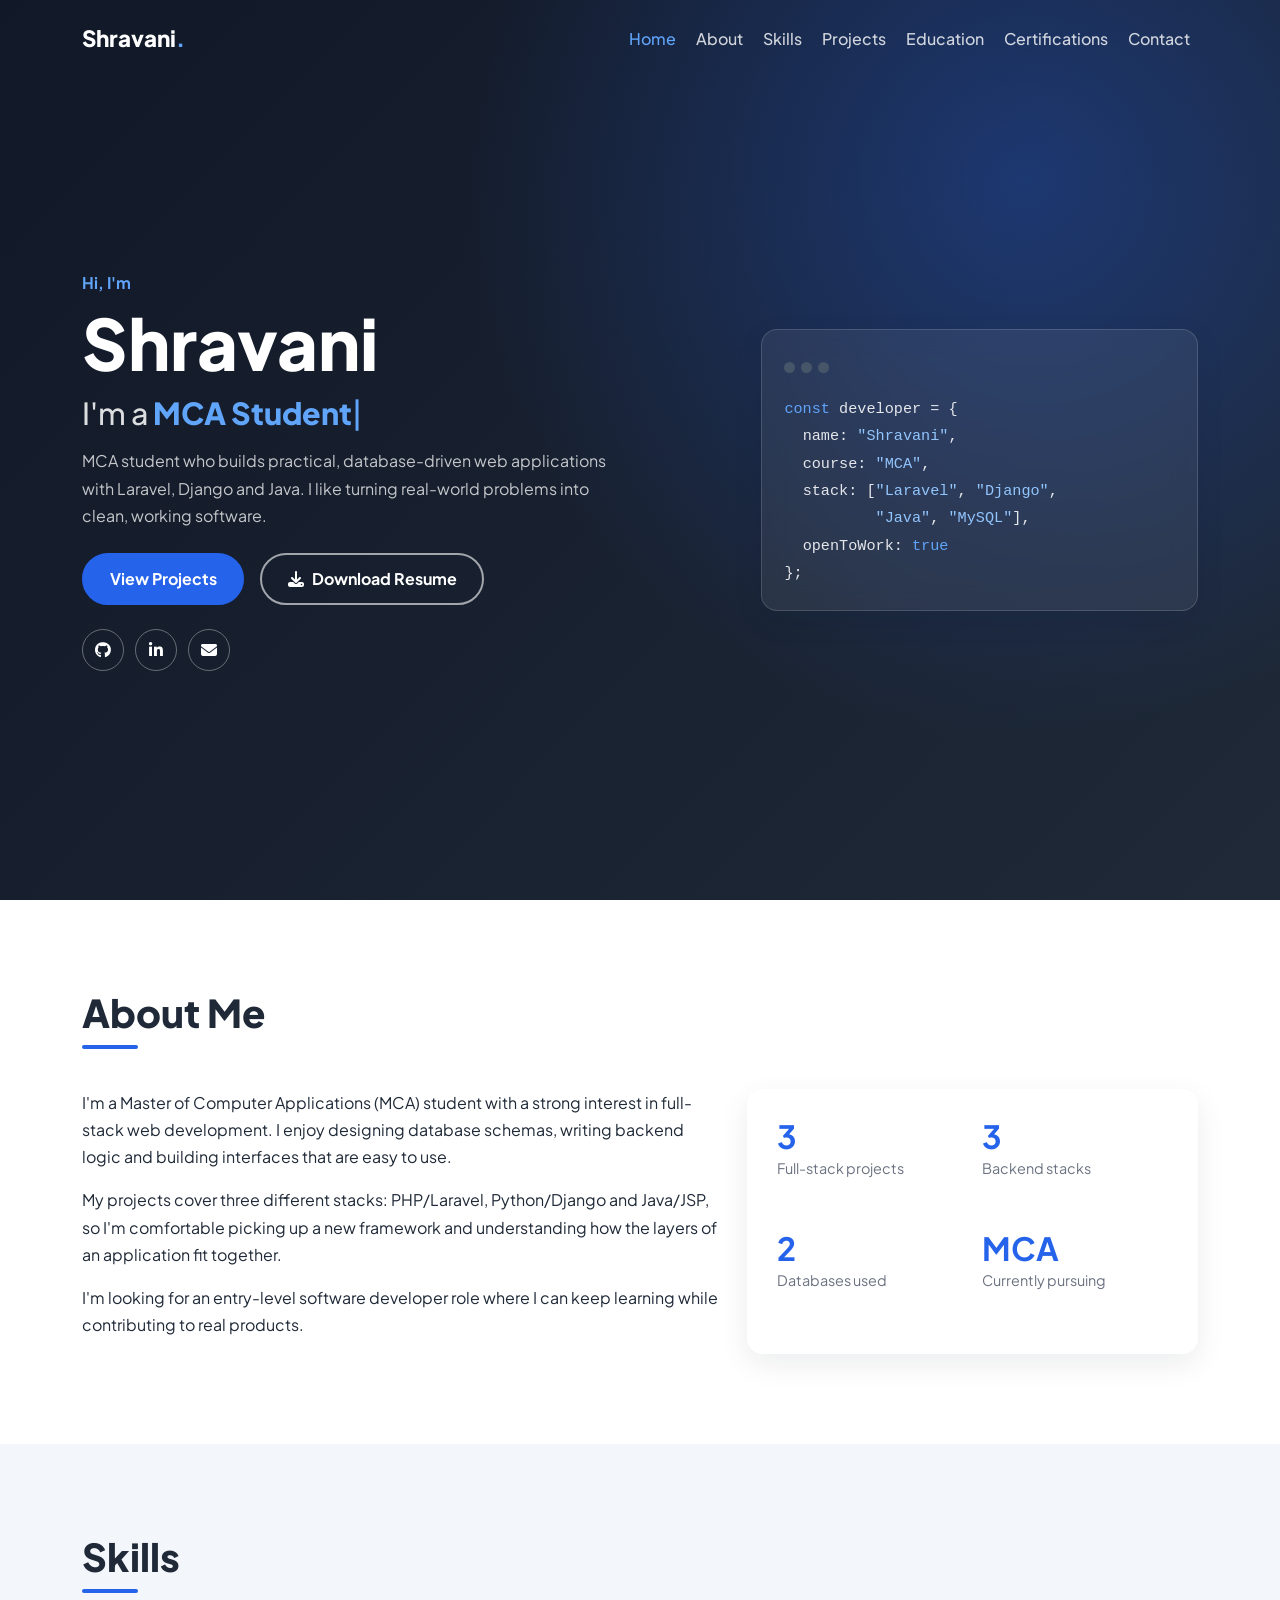
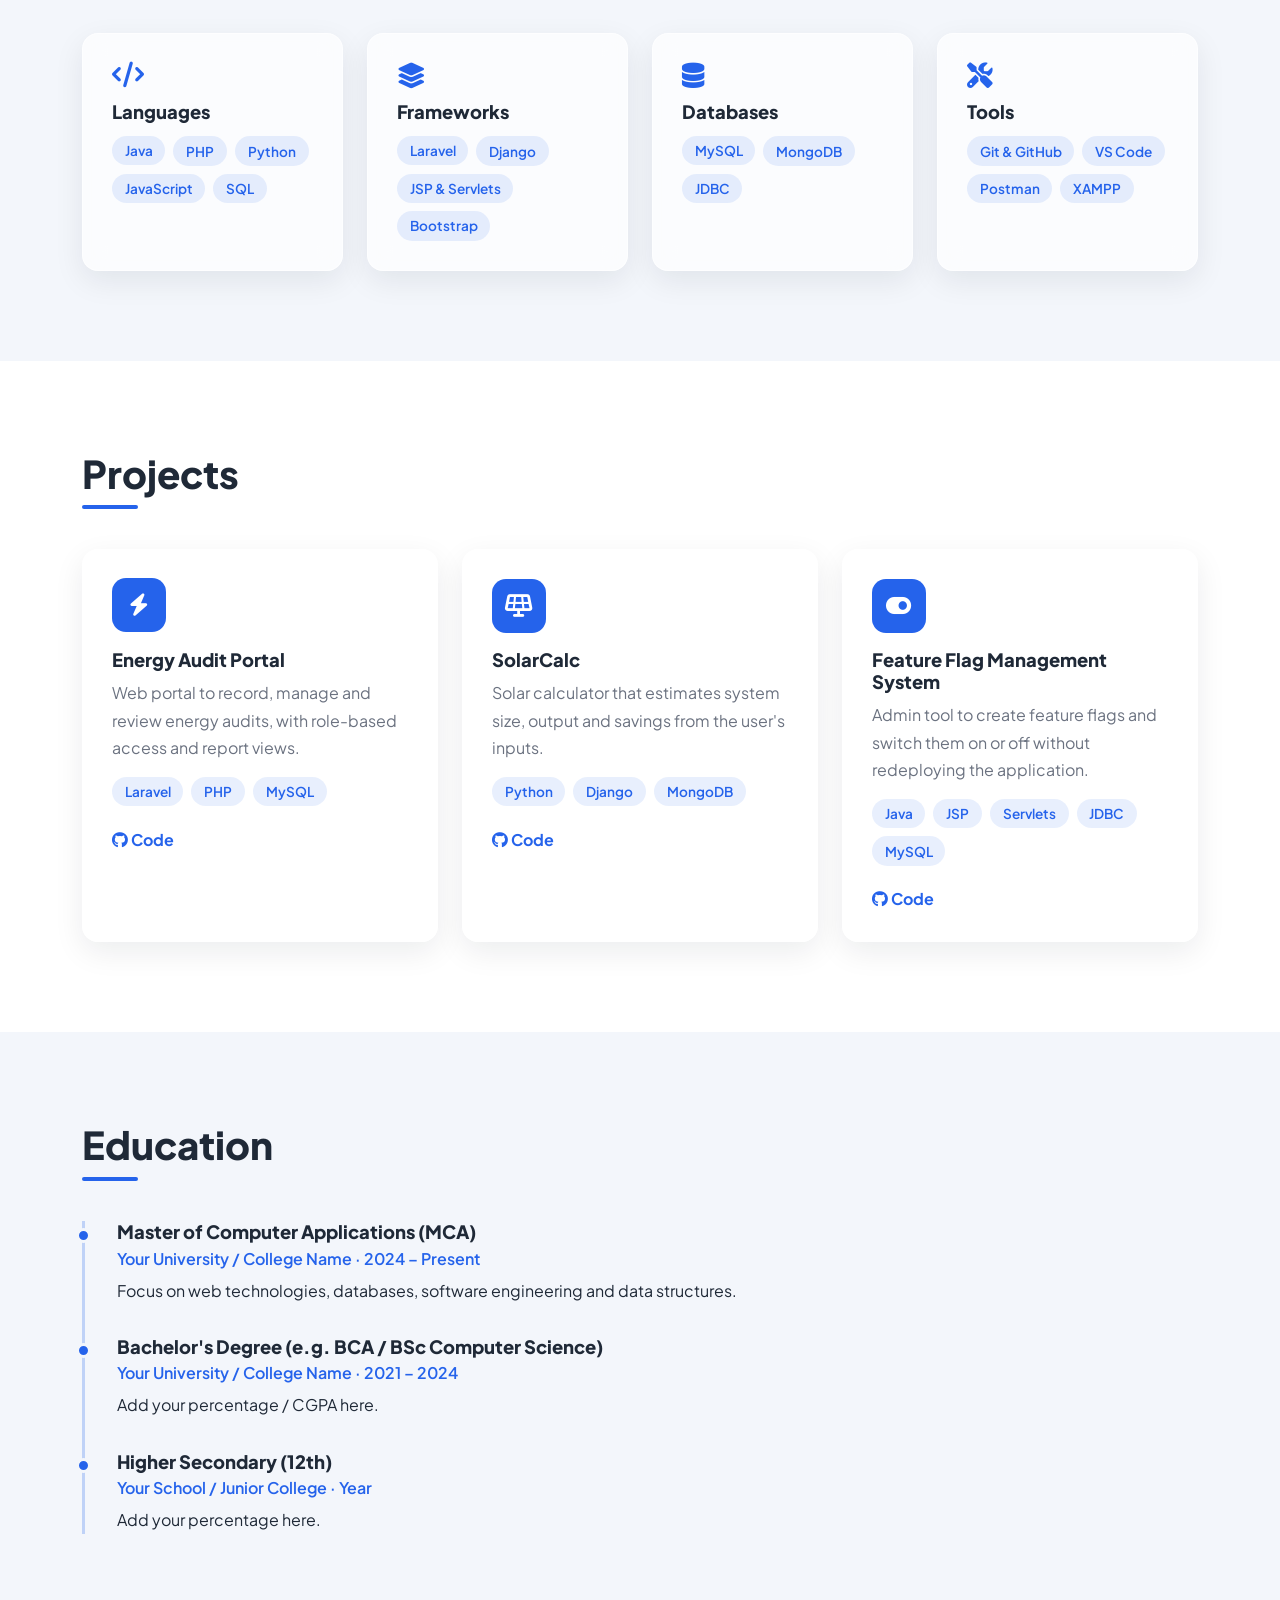
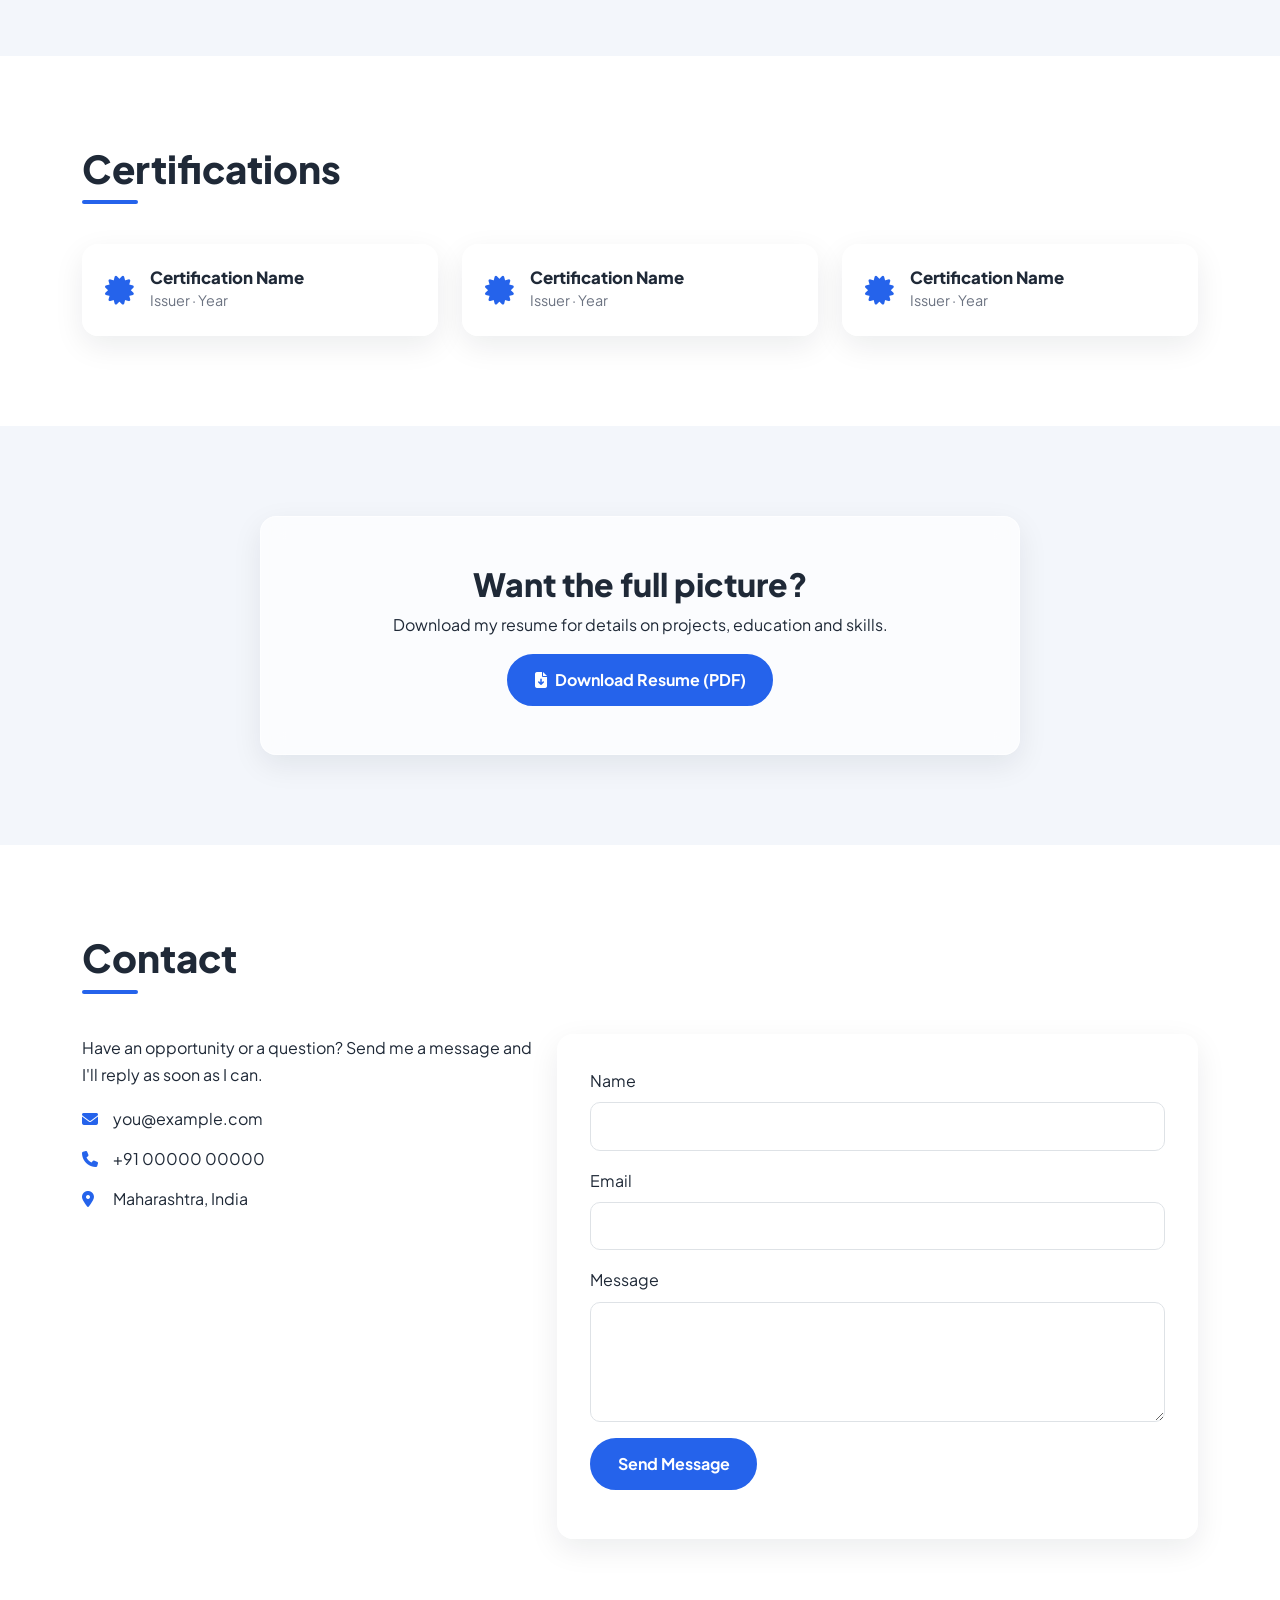
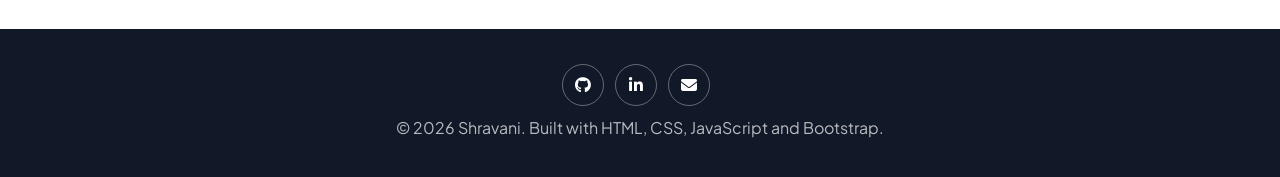
==== index.html @ 98a5544d "Rename index (1).html to index.html" ====
<!DOCTYPE html>
<html lang="en">
<head>
  <meta charset="UTF-8">
  <meta name="viewport" content="width=device-width, initial-scale=1">
  <title>Shravani | MCA Student & Full-Stack Developer</title>
  <meta name="description" content="Portfolio of Shravani, MCA student building full-stack web applications.">

  <!-- Libraries (all via CDN so no install is needed) -->
  <link href="https://cdn.jsdelivr.net/npm/bootstrap@5.3.3/dist/css/bootstrap.min.css" rel="stylesheet">
  <link href="https://cdnjs.cloudflare.com/ajax/libs/font-awesome/6.5.2/css/all.min.css" rel="stylesheet">
  <link href="https://unpkg.com/aos@2.3.4/dist/aos.css" rel="stylesheet">
  <link href="https://fonts.googleapis.com/css2?family=Plus+Jakarta+Sans:wght@400;500;700;800&display=swap" rel="stylesheet">
  <!-- Our own styles (loaded last so they can override Bootstrap) -->
  <link href="style.css" rel="stylesheet">
</head>
<body data-bs-spy="scroll" data-bs-target="#mainNav" data-bs-offset="90">

  <!-- ============ NAVBAR (sticky) ============ -->
  <nav id="mainNav" class="navbar navbar-expand-lg fixed-top">
    <div class="container">
      <a class="navbar-brand" href="#home">Shravani<span>.</span></a>
      <button class="navbar-toggler" type="button" data-bs-toggle="collapse" data-bs-target="#navMenu" aria-label="Toggle navigation">
        <i class="fa-solid fa-bars text-white"></i>
      </button>
      <div class="collapse navbar-collapse" id="navMenu">
        <ul class="navbar-nav ms-auto gap-lg-1">
          <li class="nav-item"><a class="nav-link" href="#home">Home</a></li>
          <li class="nav-item"><a class="nav-link" href="#about">About</a></li>
          <li class="nav-item"><a class="nav-link" href="#skills">Skills</a></li>
          <li class="nav-item"><a class="nav-link" href="#projects">Projects</a></li>
          <li class="nav-item"><a class="nav-link" href="#education">Education</a></li>
          <li class="nav-item"><a class="nav-link" href="#certifications">Certifications</a></li>
          <li class="nav-item"><a class="nav-link" href="#contact">Contact</a></li>
        </ul>
      </div>
    </div>
  </nav>

  <!-- ============ 1. HOME (Hero) ============ -->
  <header id="home" class="hero d-flex align-items-center">
    <div class="container">
      <div class="row align-items-center g-5">
        <div class="col-lg-7" data-aos="fade-right">
          <p class="hero-hello">Hi, I'm</p>
          <h1 class="hero-name">Shravani <!-- TODO: add surname --></h1>
          <h2 class="hero-role">I'm a <span id="typed-role"></span><span class="cursor">|</span></h2>
          <p class="hero-text">MCA student who builds practical, database-driven web applications with Laravel, Django and Java. I like turning real-world problems into clean, working software.</p>
          <div class="d-flex flex-wrap gap-3 mt-4">
            <a href="#projects" class="btn btn-primary-custom">View Projects</a>
            <a href="assets/resume/Resume.pdf" download class="btn btn-outline-custom"><i class="fa-solid fa-download me-2"></i>Download Resume</a>
          </div>
          <div class="social mt-4">
            <!-- TODO: replace # with your real links -->
            <a href="#" aria-label="GitHub"><i class="fa-brands fa-github"></i></a>
            <a href="#" aria-label="LinkedIn"><i class="fa-brands fa-linkedin-in"></i></a>
            <a href="mailto:you@example.com" aria-label="Email"><i class="fa-solid fa-envelope"></i></a>
          </div>
        </div>
        <!-- Hero card: a small "code window" instead of a stock photo (keeps the page fast) -->
        <div class="col-lg-5" data-aos="fade-left">
          <div class="glass code-window">
            <div class="dots"><span></span><span></span><span></span></div>
<pre><code><span class="c-k">const</span> developer = {
  name: <span class="c-s">"Shravani"</span>,
  course: <span class="c-s">"MCA"</span>,
  stack: [<span class="c-s">"Laravel"</span>, <span class="c-s">"Django"</span>,
          <span class="c-s">"Java"</span>, <span class="c-s">"MySQL"</span>],
  openToWork: <span class="c-k">true</span>
};</code></pre>
          </div>
        </div>
      </div>
    </div>
  </header>

  <!-- ============ 2. ABOUT ============ -->
  <section id="about" class="section">
    <div class="container">
      <h2 class="section-title" data-aos="fade-up">About Me</h2>
      <div class="row g-4 align-items-stretch">
        <div class="col-lg-7" data-aos="fade-up">
          <p>I'm a Master of Computer Applications (MCA) student with a strong interest in full-stack web development. I enjoy designing database schemas, writing backend logic and building interfaces that are easy to use.</p>
          <p>My projects cover three different stacks: PHP/Laravel, Python/Django and Java/JSP, so I'm comfortable picking up a new framework and understanding how the layers of an application fit together.</p>
          <p>I'm looking for an entry-level software developer role where I can keep learning while contributing to real products.</p>
        </div>
        <div class="col-lg-5" data-aos="fade-up" data-aos-delay="100">
          <div class="glass stat-grid">
            <div><strong>3</strong><span>Full-stack projects</span></div>
            <div><strong>3</strong><span>Backend stacks</span></div>
            <div><strong>2</strong><span>Databases used</span></div>
            <div><strong>MCA</strong><span>Currently pursuing</span></div>
          </div>
        </div>
      </div>
    </div>
  </section>

  <!-- ============ 3. SKILLS ============ -->
  <section id="skills" class="section section-alt">
    <div class="container">
      <h2 class="section-title" data-aos="fade-up">Skills</h2>
      <div class="row g-4">
        <div class="col-md-6 col-lg-3" data-aos="fade-up">
          <div class="glass skill-card">
            <i class="fa-solid fa-code"></i><h3>Languages</h3>
            <ul class="tags"><li>Java</li><li>PHP</li><li>Python</li><li>JavaScript</li><li>SQL</li></ul>
          </div>
        </div>
        <div class="col-md-6 col-lg-3" data-aos="fade-up" data-aos-delay="100">
          <div class="glass skill-card">
            <i class="fa-solid fa-layer-group"></i><h3>Frameworks</h3>
            <ul class="tags"><li>Laravel</li><li>Django</li><li>JSP &amp; Servlets</li><li>Bootstrap</li></ul>
          </div>
        </div>
        <div class="col-md-6 col-lg-3" data-aos="fade-up" data-aos-delay="200">
          <div class="glass skill-card">
            <i class="fa-solid fa-database"></i><h3>Databases</h3>
            <ul class="tags"><li>MySQL</li><li>MongoDB</li><li>JDBC</li></ul>
          </div>
        </div>
        <div class="col-md-6 col-lg-3" data-aos="fade-up" data-aos-delay="300">
          <div class="glass skill-card">
            <i class="fa-solid fa-screwdriver-wrench"></i><h3>Tools</h3>
            <ul class="tags"><li>Git &amp; GitHub</li><li>VS Code</li><li>Postman</li><li>XAMPP</li></ul>
          </div>
        </div>
      </div>
    </div>
  </section>

  <!-- ============ 4. PROJECTS ============ -->
  <section id="projects" class="section">
    <div class="container">
      <h2 class="section-title" data-aos="fade-up">Projects</h2>
      <div class="row g-4">

        <!-- Project 1 -->
        <div class="col-lg-4" data-aos="fade-up">
          <article class="glass project-card">
            <div class="project-icon"><i class="fa-solid fa-bolt"></i></div>
            <h3>Energy Audit Portal</h3>
            <p>Web portal to record, manage and review energy audits, with role-based access and report views.</p>
            <ul class="tags"><li>Laravel</li><li>PHP</li><li>MySQL</li></ul>
            <div class="project-links">
              <a href="#" aria-label="Energy Audit Portal source code"><i class="fa-brands fa-github"></i> Code</a>
            </div>
          </article>
        </div>

        <!-- Project 2 -->
        <div class="col-lg-4" data-aos="fade-up" data-aos-delay="100">
          <article class="glass project-card">
            <div class="project-icon"><i class="fa-solid fa-solar-panel"></i></div>
            <h3>SolarCalc</h3>
            <p>Solar calculator that estimates system size, output and savings from the user's inputs.</p>
            <ul class="tags"><li>Python</li><li>Django</li><li>MongoDB</li></ul>
            <div class="project-links">
              <a href="#" aria-label="SolarCalc source code"><i class="fa-brands fa-github"></i> Code</a>
            </div>
          </article>
        </div>

        <!-- Project 3 -->
        <div class="col-lg-4" data-aos="fade-up" data-aos-delay="200">
          <article class="glass project-card">
            <div class="project-icon"><i class="fa-solid fa-toggle-on"></i></div>
            <h3>Feature Flag Management System</h3>
            <p>Admin tool to create feature flags and switch them on or off without redeploying the application.</p>
            <ul class="tags"><li>Java</li><li>JSP</li><li>Servlets</li><li>JDBC</li><li>MySQL</li></ul>
            <div class="project-links">
              <a href="#" aria-label="Feature Flag Management System source code"><i class="fa-brands fa-github"></i> Code</a>
            </div>
          </article>
        </div>
      </div>
      <!-- TODO: edit the descriptions above to match exactly what you built -->
    </div>
  </section>

  <!-- ============ 5. EDUCATION (a real sequence, so a timeline fits) ============ -->
  <section id="education" class="section section-alt">
    <div class="container">
      <h2 class="section-title" data-aos="fade-up">Education</h2>
      <div class="timeline">
        <div class="timeline-item" data-aos="fade-up">
          <h3>Master of Computer Applications (MCA)</h3>
          <p class="meta">Your University / College Name &middot; 2024 &ndash; Present</p>
          <p>Focus on web technologies, databases, software engineering and data structures.</p>
        </div>
        <div class="timeline-item" data-aos="fade-up">
          <h3>Bachelor's Degree (e.g. BCA / BSc Computer Science)</h3>
          <p class="meta">Your University / College Name &middot; 2021 &ndash; 2024</p>
          <p>Add your percentage / CGPA here.</p>
        </div>
        <div class="timeline-item" data-aos="fade-up">
          <h3>Higher Secondary (12th)</h3>
          <p class="meta">Your School / Junior College &middot; Year</p>
          <p>Add your percentage here.</p>
        </div>
      </div>
      <!-- TODO: replace names, years and marks with your real details -->
    </div>
  </section>

  <!-- ============ 6. CERTIFICATIONS ============ -->
  <section id="certifications" class="section">
    <div class="container">
      <h2 class="section-title" data-aos="fade-up">Certifications</h2>
      <div class="row g-4">
        <div class="col-md-6 col-lg-4" data-aos="fade-up">
          <div class="glass cert-card"><i class="fa-solid fa-certificate"></i>
            <div><h3>Certification Name</h3><p>Issuer &middot; Year</p></div></div>
        </div>
        <div class="col-md-6 col-lg-4" data-aos="fade-up" data-aos-delay="100">
          <div class="glass cert-card"><i class="fa-solid fa-certificate"></i>
            <div><h3>Certification Name</h3><p>Issuer &middot; Year</p></div></div>
        </div>
        <div class="col-md-6 col-lg-4" data-aos="fade-up" data-aos-delay="200">
          <div class="glass cert-card"><i class="fa-solid fa-certificate"></i>
            <div><h3>Certification Name</h3><p>Issuer &middot; Year</p></div></div>
        </div>
      </div>
      <!-- TODO: replace with your real certificates -->
    </div>
  </section>

  <!-- ============ 7. RESUME DOWNLOAD ============ -->
  <section id="resume" class="section section-alt">
    <div class="container">
      <div class="glass resume-box text-center" data-aos="zoom-in">
        <h2>Want the full picture?</h2>
        <p>Download my resume for details on projects, education and skills.</p>
        <a href="assets/resume/Resume.pdf" download class="btn btn-primary-custom">
          <i class="fa-solid fa-file-arrow-down me-2"></i>Download Resume (PDF)
        </a>
      </div>
    </div>
  </section>

  <!-- ============ 8. CONTACT ============ -->
  <section id="contact" class="section">
    <div class="container">
      <h2 class="section-title" data-aos="fade-up">Contact</h2>
      <div class="row g-4">
        <div class="col-lg-5" data-aos="fade-up">
          <p>Have an opportunity or a question? Send me a message and I'll reply as soon as I can.</p>
          <ul class="contact-list">
            <li><i class="fa-solid fa-envelope"></i> you@example.com</li>
            <li><i class="fa-solid fa-phone"></i> +91 00000 00000</li>
            <li><i class="fa-solid fa-location-dot"></i> Maharashtra, India</li>
          </ul>
        </div>
        <div class="col-lg-7" data-aos="fade-up" data-aos-delay="100">
          <form id="contactForm" class="glass contact-form" novalidate>
            <div class="mb-3">
              <label for="name" class="form-label">Name</label>
              <input type="text" class="form-control" id="name" required>
              <div class="invalid-feedback">Enter your name.</div>
            </div>
            <div class="mb-3">
              <label for="email" class="form-label">Email</label>
              <input type="email" class="form-control" id="email" required>
              <div class="invalid-feedback">Enter a valid email address.</div>
            </div>
            <div class="mb-3">
              <label for="message" class="form-label">Message</label>
              <textarea class="form-control" id="message" rows="4" required></textarea>
              <div class="invalid-feedback">Write a short message.</div>
            </div>
            <button type="submit" class="btn btn-primary-custom">Send Message</button>
            <p id="formStatus" class="mt-3 mb-0" role="status"></p>
          </form>
        </div>
      </div>
    </div>
  </section>

  <!-- ============ 9. FOOTER ============ -->
  <footer class="footer text-center">
    <div class="container">
      <div class="social mb-2">
        <a href="#" aria-label="GitHub"><i class="fa-brands fa-github"></i></a>
        <a href="#" aria-label="LinkedIn"><i class="fa-brands fa-linkedin-in"></i></a>
        <a href="mailto:you@example.com" aria-label="Email"><i class="fa-solid fa-envelope"></i></a>
      </div>
      <p class="mb-0">&copy; <span id="year"></span> Shravani. Built with HTML, CSS, JavaScript and Bootstrap.</p>
    </div>
  </footer>

  <!-- Back-to-top button -->
  <button id="toTop" aria-label="Back to top"><i class="fa-solid fa-arrow-up"></i></button>

  <!-- Scripts: Bootstrap bundle (includes Popper), AOS, then our own script -->
  <script src="https://cdn.jsdelivr.net/npm/bootstrap@5.3.3/dist/js/bootstrap.bundle.min.js"></script>
  <script src="https://unpkg.com/aos@2.3.4/dist/aos.js"></script>
  <script src="script.js"></script>
</body>
</html>
---- style.css ----
/* =========================================================
   Portfolio styles
   1. Variables  2. Base  3. Navbar  4. Hero  5. Sections
   6. Cards  7. Timeline  8. Contact  9. Footer  10. Responsive
   ========================================================= */

/* ---------- 1. Colour palette & design tokens ---------- */
:root {
  --blue:        #2563eb;   /* main accent */
  --blue-light:  #60a5fa;   /* highlights */
  --dark:        #1f2937;   /* dark gray: text + dark backgrounds */
  --dark-deep:   #111827;   /* hero background */
  --gray:        #6b7280;   /* secondary text */
  --white:       #ffffff;
  --bg-alt:      #f3f6fb;   /* light tint for alternate sections */
  --radius:      16px;
  --shadow:      0 10px 30px rgba(17, 24, 39, .08);
}

/* ---------- 2. Base ---------- */
html { scroll-behavior: smooth; }            /* smooth scrolling */
body {
  font-family: 'Plus Jakarta Sans', system-ui, sans-serif;
  color: var(--dark);
  line-height: 1.7;
}
h1, h2, h3 { font-weight: 800; line-height: 1.2; }
a { color: var(--blue); }
:focus-visible { outline: 3px solid var(--blue-light); outline-offset: 3px; }  /* keyboard focus */

.section      { padding: 90px 0; }
.section-alt  { background: var(--bg-alt); }
.section-title {
  font-size: clamp(1.8rem, 4vw, 2.4rem);
  margin-bottom: 2.5rem;
  position: relative;
  padding-bottom: .8rem;
}
.section-title::after {                       /* small blue underline */
  content: ""; position: absolute; left: 0; bottom: 0;
  width: 56px; height: 4px; border-radius: 4px; background: var(--blue);
}

/* Glassmorphism: translucent background + blur + soft border */
.glass {
  background: rgba(255, 255, 255, .65);
  backdrop-filter: blur(12px);
  -webkit-backdrop-filter: blur(12px);
  border: 1px solid rgba(255, 255, 255, .6);
  border-radius: var(--radius);
  box-shadow: var(--shadow);
}

/* Buttons */
.btn-primary-custom, .btn-outline-custom {
  padding: .75rem 1.6rem; border-radius: 50px; font-weight: 700;
  transition: transform .2s ease, box-shadow .2s ease, background .2s ease;
}
.btn-primary-custom { background: var(--blue); color: var(--white); border: 2px solid var(--blue); }
.btn-primary-custom:hover { background: #1d4ed8; color: var(--white); transform: translateY(-3px); box-shadow: 0 8px 20px rgba(37,99,235,.35); }
.btn-outline-custom { color: var(--white); border: 2px solid rgba(255,255,255,.6); }
.btn-outline-custom:hover { background: var(--white); color: var(--dark); transform: translateY(-3px); }

/* ---------- 3. Navbar ---------- */
.navbar { padding: .9rem 0; transition: background .3s ease, box-shadow .3s ease; }
.navbar.scrolled { background: rgba(17,24,39,.92); backdrop-filter: blur(10px); box-shadow: 0 4px 20px rgba(0,0,0,.2); }
.navbar-brand { color: var(--white); font-weight: 800; font-size: 1.4rem; }
.navbar-brand span { color: var(--blue-light); }
.navbar-brand:hover { color: var(--white); }
.navbar .nav-link { color: rgba(255,255,255,.8); font-weight: 500; }
.navbar .nav-link:hover, .navbar .nav-link.active { color: var(--blue-light); }
@media (max-width: 991px) {                   /* mobile menu gets a dark panel */
  .navbar-collapse { background: var(--dark-deep); border-radius: var(--radius); padding: 1rem; margin-top: .6rem; }
}

/* ---------- 4. Hero ---------- */
.hero {
  min-height: 100vh; padding: 110px 0 70px; color: var(--white);
  background:
    radial-gradient(circle at 80% 20%, rgba(37,99,235,.35), transparent 45%),
    linear-gradient(135deg, var(--dark-deep), var(--dark));
}
.hero-hello { color: var(--blue-light); font-weight: 700; margin-bottom: .3rem; }
.hero-name  { font-size: clamp(2.6rem, 7vw, 4.4rem); }
.hero-role  { font-size: clamp(1.3rem, 3vw, 1.9rem); font-weight: 500; color: rgba(255,255,255,.85); margin: .6rem 0 1rem; }
#typed-role { color: var(--blue-light); font-weight: 800; }
.cursor     { color: var(--blue-light); animation: blink 1s steps(2) infinite; }
@keyframes blink { 50% { opacity: 0; } }
.hero-text  { max-width: 540px; color: rgba(255,255,255,.75); }

.social a {
  display: inline-flex; align-items: center; justify-content: center;
  width: 42px; height: 42px; margin-right: .5rem; border-radius: 50%;
  color: var(--white); border: 1px solid rgba(255,255,255,.35); text-decoration: none;
  transition: background .2s ease, transform .2s ease;
}
.social a:hover { background: var(--blue); border-color: var(--blue); transform: translateY(-3px); }

/* "Code window" card in the hero (dark glass) */
.code-window { padding: 1.4rem; background: rgba(255,255,255,.07); border-color: rgba(255,255,255,.15); }
.code-window .dots span { display: inline-block; width: 11px; height: 11px; border-radius: 50%; background: #475569; margin-right: 6px; }
.code-window pre { margin: 1rem 0 0; color: #e5e7eb; font-size: .95rem; line-height: 1.8; white-space: pre-wrap; }
.c-k { color: var(--blue-light); }   /* keywords */
.c-s { color: #93c5fd; }             /* strings */

/* ---------- 5. About ---------- */
.stat-grid { display: grid; grid-template-columns: 1fr 1fr; gap: 1.2rem; padding: 1.8rem; height: 100%; }
.stat-grid strong { display: block; font-size: 2rem; color: var(--blue); line-height: 1.1; }
.stat-grid span   { color: var(--gray); font-size: .9rem; }

/* ---------- 6. Cards (skills, projects, certifications) ---------- */
.skill-card, .project-card { padding: 1.8rem; height: 100%; transition: transform .25s ease, box-shadow .25s ease; }
.skill-card:hover, .project-card:hover, .cert-card:hover { transform: translateY(-6px); box-shadow: 0 16px 35px rgba(37,99,235,.18); }
.skill-card > i { font-size: 1.6rem; color: var(--blue); margin-bottom: .8rem; }
.skill-card h3, .project-card h3 { font-size: 1.15rem; }

.tags { list-style: none; padding: 0; margin: .8rem 0 0; display: flex; flex-wrap: wrap; gap: .5rem; }
.tags li { background: rgba(37,99,235,.1); color: var(--blue); padding: .2rem .8rem; border-radius: 50px; font-size: .85rem; font-weight: 600; }

.project-icon {
  width: 54px; height: 54px; display: grid; place-items: center; margin-bottom: 1rem;
  border-radius: 14px; background: var(--blue); color: var(--white); font-size: 1.4rem;
}
.project-card p { color: var(--gray); }
.project-links { margin-top: 1.2rem; }
.project-links a { font-weight: 700; text-decoration: none; }
.project-links a:hover { text-decoration: underline; }

.cert-card { display: flex; gap: 1rem; align-items: center; padding: 1.4rem; transition: transform .25s ease, box-shadow .25s ease; }
.cert-card > i { font-size: 1.8rem; color: var(--blue); }
.cert-card h3 { font-size: 1.05rem; margin: 0; }
.cert-card p  { margin: 0; color: var(--gray); font-size: .9rem; }

/* ---------- 7. Education timeline (education IS a sequence) ---------- */
.timeline { position: relative; padding-left: 2rem; border-left: 3px solid rgba(37,99,235,.25); }
.timeline-item { position: relative; margin-bottom: 2rem; }
.timeline-item::before {                      /* dot on the line */
  content: ""; position: absolute; left: calc(-2rem - 9px); top: .45rem;
  width: 15px; height: 15px; border-radius: 50%; background: var(--blue); border: 3px solid var(--bg-alt);
}
.timeline-item h3 { font-size: 1.15rem; margin-bottom: .1rem; }
.timeline-item .meta { color: var(--blue); font-weight: 600; margin-bottom: .3rem; }

/* Resume box */
.resume-box { padding: 3rem 1.5rem; max-width: 760px; margin: 0 auto; }

/* ---------- 8. Contact ---------- */
.contact-list { list-style: none; padding: 0; }
.contact-list li { margin-bottom: .8rem; }
.contact-list i { width: 28px; color: var(--blue); }
.contact-form { padding: 2rem; }
.form-control { border-radius: 10px; padding: .7rem 1rem; }
.form-control:focus { border-color: var(--blue); box-shadow: 0 0 0 .2rem rgba(37,99,235,.2); }
#formStatus { font-weight: 600; color: #15803d; }

/* ---------- 9. Footer + back-to-top ---------- */
.footer { background: var(--dark-deep); color: rgba(255,255,255,.7); padding: 2.2rem 0; }
#toTop {
  position: fixed; right: 20px; bottom: 20px; width: 44px; height: 44px; border: 0; border-radius: 50%;
  background: var(--blue); color: var(--white); box-shadow: var(--shadow);
  opacity: 0; visibility: hidden; transition: opacity .3s ease; z-index: 999;
}
#toTop.show { opacity: 1; visibility: visible; }

/* ---------- 10. Responsive + accessibility ---------- */
@media (max-width: 767px) {
  .section { padding: 70px 0; }
  .hero { text-align: left; }
}
@media (prefers-reduced-motion: reduce) {     /* respect users who dislike animation */
  html { scroll-behavior: auto; }
  * { animation: none !important; transition: none !important; }
}
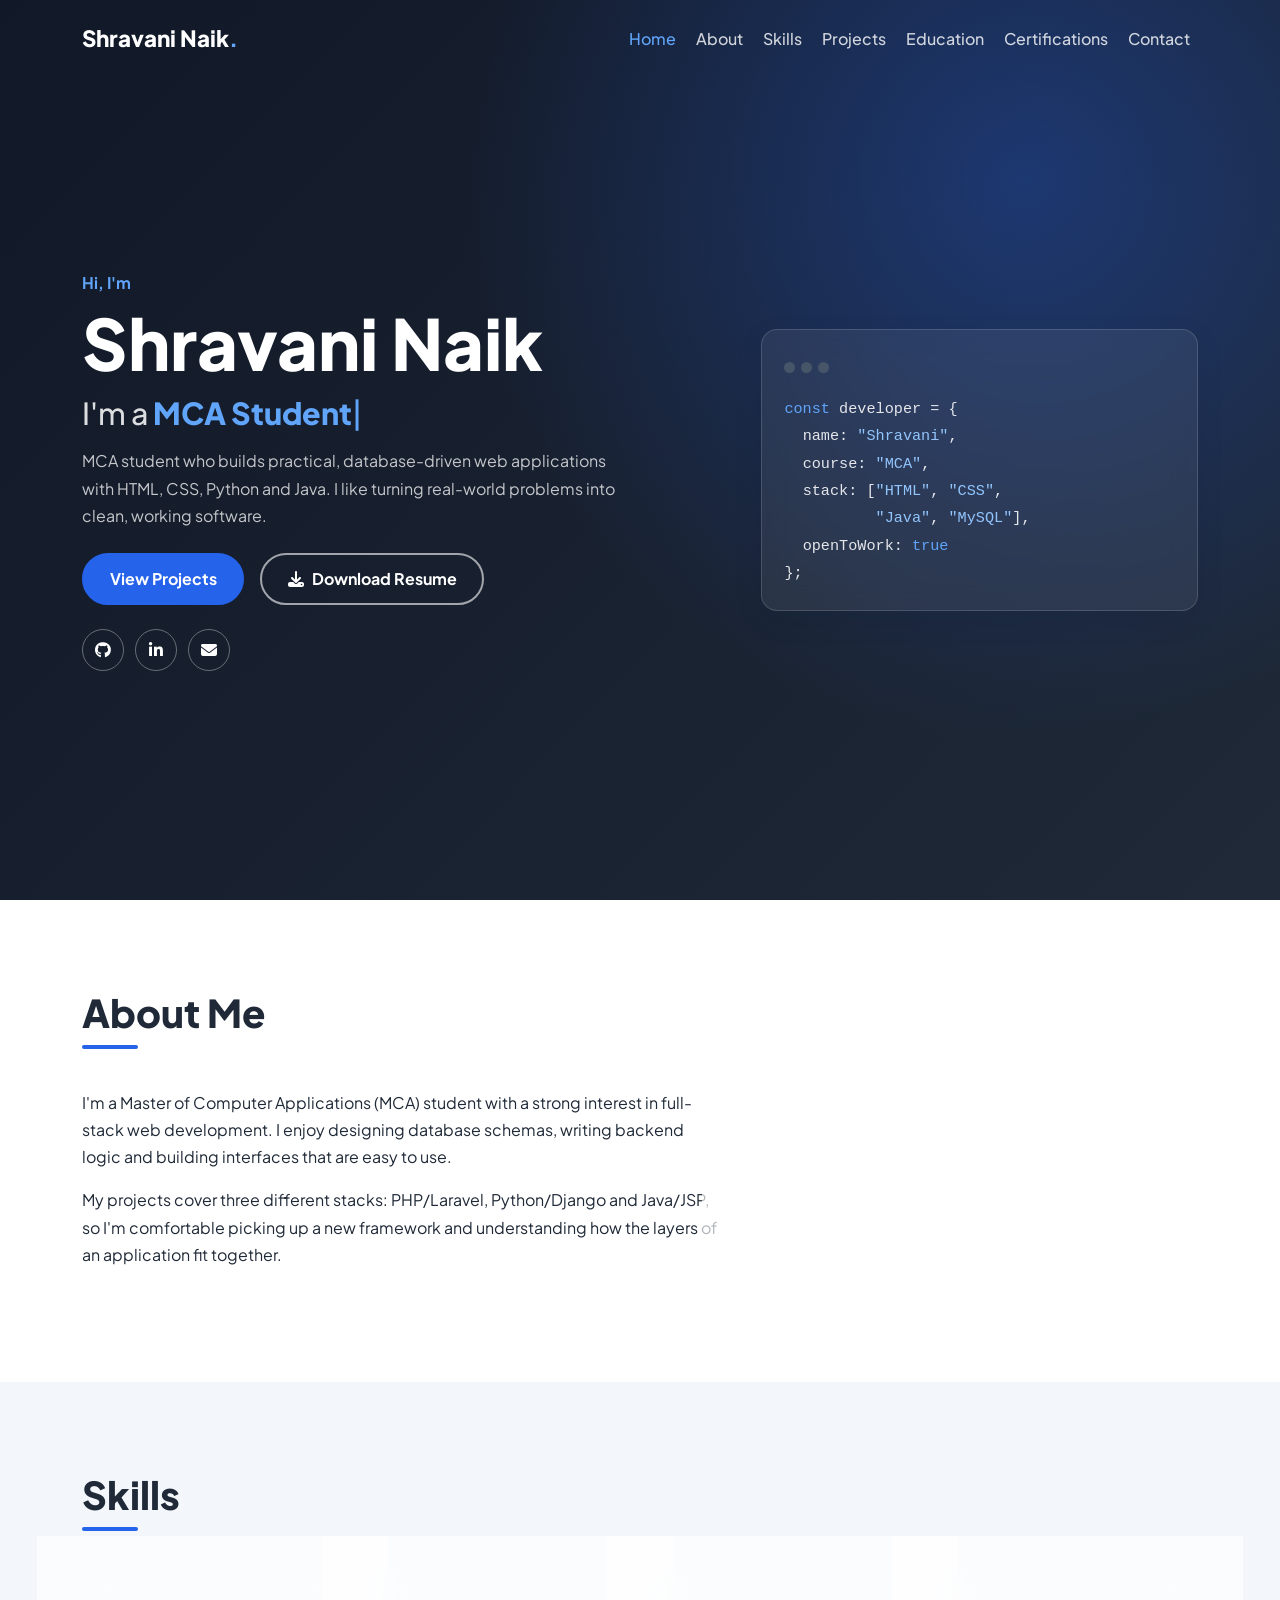
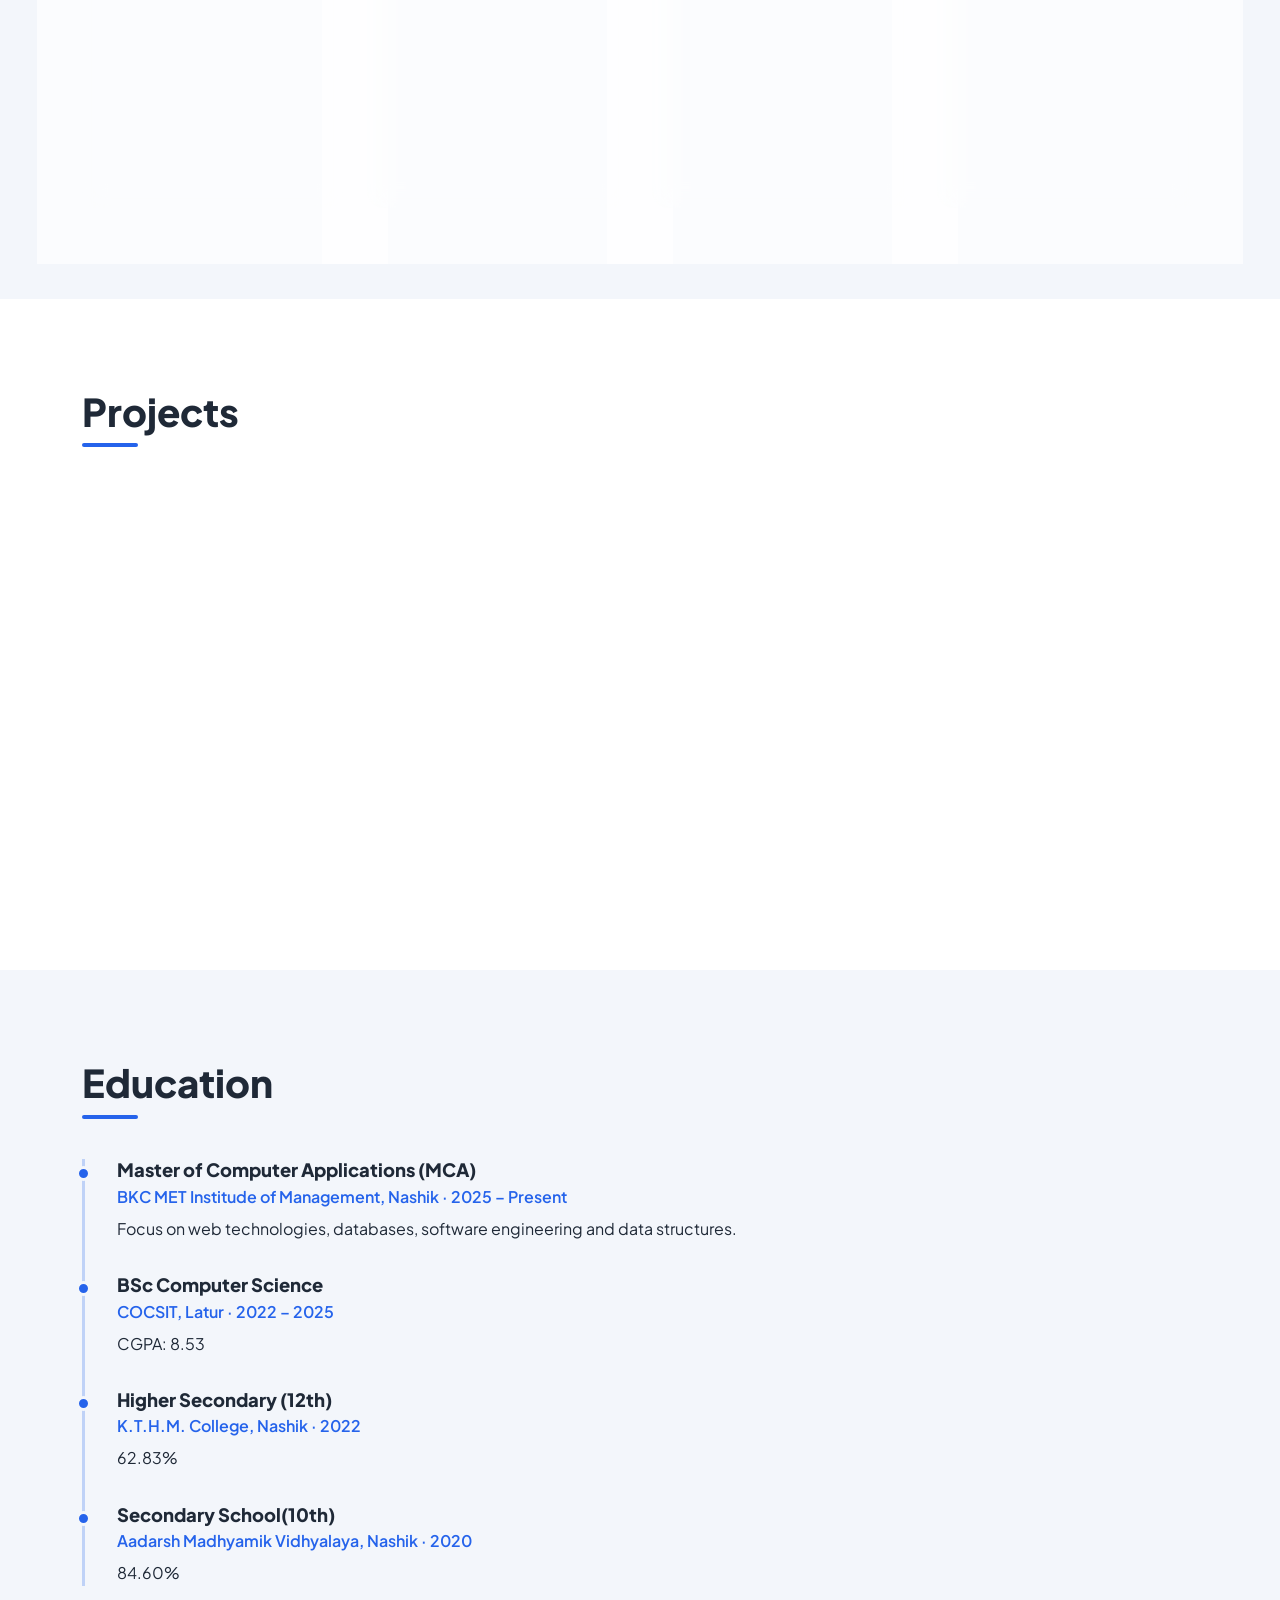
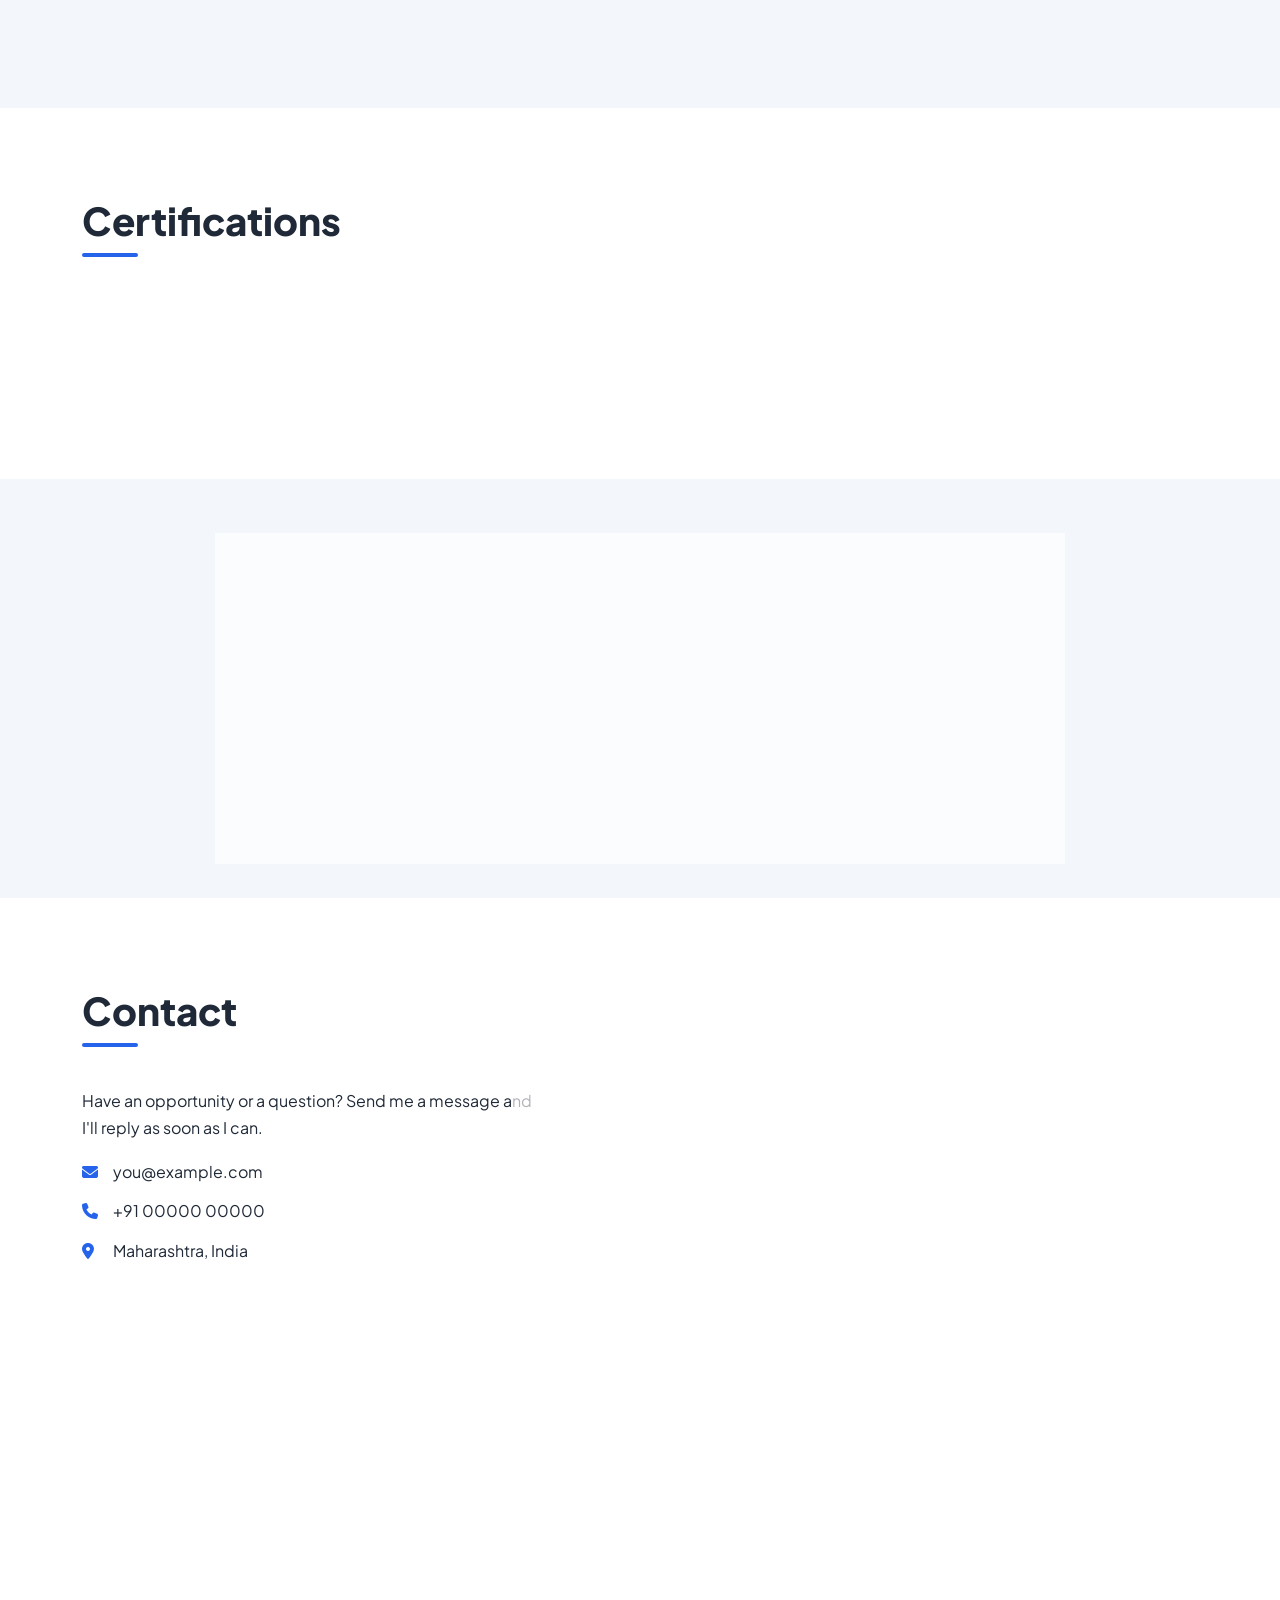
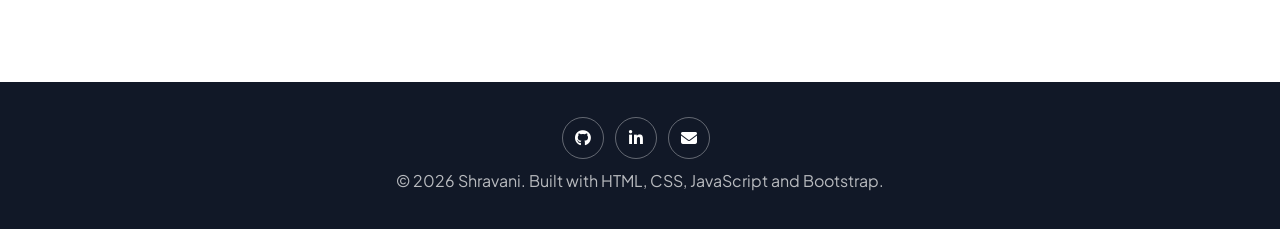
==== commit 1435f550: "add this" ====
--- a/index.html
+++ b/index.html
@@ -3,8 +3,8 @@
 <head>
   <meta charset="UTF-8">
   <meta name="viewport" content="width=device-width, initial-scale=1">
-  <title>Shravani | MCA Student & Full-Stack Developer</title>
-  <meta name="description" content="Portfolio of Shravani, MCA student building full-stack web applications.">
+  <title>Shravani Naik| MCA Student & Web Developer</title>
+  <meta name="description" content="Portfolio of Shravani Naik, MCA student building web applications.">
 
   <!-- Libraries (all via CDN so no install is needed) -->
   <link href="https://cdn.jsdelivr.net/npm/bootstrap@5.3.3/dist/css/bootstrap.min.css" rel="stylesheet">
@@ -19,7 +19,7 @@
   <!-- ============ NAVBAR (sticky) ============ -->
   <nav id="mainNav" class="navbar navbar-expand-lg fixed-top">
     <div class="container">
-      <a class="navbar-brand" href="#home">Shravani<span>.</span></a>
+      <a class="navbar-brand" href="#home">Shravani Naik<span>.</span></a>
       <button class="navbar-toggler" type="button" data-bs-toggle="collapse" data-bs-target="#navMenu" aria-label="Toggle navigation">
         <i class="fa-solid fa-bars text-white"></i>
       </button>
@@ -43,9 +43,9 @@
       <div class="row align-items-center g-5">
         <div class="col-lg-7" data-aos="fade-right">
           <p class="hero-hello">Hi, I'm</p>
-          <h1 class="hero-name">Shravani <!-- TODO: add surname --></h1>
+          <h1 class="hero-name">Shravani Naik <!-- TODO: add surname --></h1>
           <h2 class="hero-role">I'm a <span id="typed-role"></span><span class="cursor">|</span></h2>
-          <p class="hero-text">MCA student who builds practical, database-driven web applications with Laravel, Django and Java. I like turning real-world problems into clean, working software.</p>
+          <p class="hero-text">MCA student who builds practical, database-driven web applications with HTML, CSS, Python and Java. I like turning real-world problems into clean, working software.</p>
           <div class="d-flex flex-wrap gap-3 mt-4">
             <a href="#projects" class="btn btn-primary-custom">View Projects</a>
             <a href="assets/resume/Resume.pdf" download class="btn btn-outline-custom"><i class="fa-solid fa-download me-2"></i>Download Resume</a>
@@ -64,7 +64,7 @@
 <pre><code><span class="c-k">const</span> developer = {
   name: <span class="c-s">"Shravani"</span>,
   course: <span class="c-s">"MCA"</span>,
-  stack: [<span class="c-s">"Laravel"</span>, <span class="c-s">"Django"</span>,
+  stack: [<span class="c-s">"HTML"</span>, <span class="c-s">"CSS"</span>,
           <span class="c-s">"Java"</span>, <span class="c-s">"MySQL"</span>],
   openToWork: <span class="c-k">true</span>
 };</code></pre>
@@ -82,7 +82,6 @@
         <div class="col-lg-7" data-aos="fade-up">
           <p>I'm a Master of Computer Applications (MCA) student with a strong interest in full-stack web development. I enjoy designing database schemas, writing backend logic and building interfaces that are easy to use.</p>
           <p>My projects cover three different stacks: PHP/Laravel, Python/Django and Java/JSP, so I'm comfortable picking up a new framework and understanding how the layers of an application fit together.</p>
-          <p>I'm looking for an entry-level software developer role where I can keep learning while contributing to real products.</p>
         </div>
         <div class="col-lg-5" data-aos="fade-up" data-aos-delay="100">
           <div class="glass stat-grid">
@@ -104,13 +103,13 @@
         <div class="col-md-6 col-lg-3" data-aos="fade-up">
           <div class="glass skill-card">
             <i class="fa-solid fa-code"></i><h3>Languages</h3>
-            <ul class="tags"><li>Java</li><li>PHP</li><li>Python</li><li>JavaScript</li><li>SQL</li></ul>
+            <ul class="tags"><li>Java</li><li>HTML5</li><li>Python</li><li>JavaScript</li><li>CSS3</li></ul>
           </div>
         </div>
         <div class="col-md-6 col-lg-3" data-aos="fade-up" data-aos-delay="100">
           <div class="glass skill-card">
             <i class="fa-solid fa-layer-group"></i><h3>Frameworks</h3>
-            <ul class="tags"><li>Laravel</li><li>Django</li><li>JSP &amp; Servlets</li><li>Bootstrap</li></ul>
+            <ul class="tags"><li>Django</li><li>JSP &amp; Servlets</li>
           </div>
         </div>
         <div class="col-md-6 col-lg-3" data-aos="fade-up" data-aos-delay="200">
@@ -122,7 +121,7 @@
         <div class="col-md-6 col-lg-3" data-aos="fade-up" data-aos-delay="300">
           <div class="glass skill-card">
             <i class="fa-solid fa-screwdriver-wrench"></i><h3>Tools</h3>
-            <ul class="tags"><li>Git &amp; GitHub</li><li>VS Code</li><li>Postman</li><li>XAMPP</li></ul>
+            <ul class="tags"><li>Git &amp; GitHub</li><li>VS Code</li><li>MySQLWorkbench</li><li>XAMPP</li></ul>
           </div>
         </div>
       </div>
@@ -185,21 +184,26 @@
       <div class="timeline">
         <div class="timeline-item" data-aos="fade-up">
           <h3>Master of Computer Applications (MCA)</h3>
-          <p class="meta">Your University / College Name &middot; 2024 &ndash; Present</p>
+          <p class="meta">BKC MET Institude of Management, Nashik &middot; 2025 &ndash; Present</p>
           <p>Focus on web technologies, databases, software engineering and data structures.</p>
         </div>
         <div class="timeline-item" data-aos="fade-up">
-          <h3>Bachelor's Degree (e.g. BCA / BSc Computer Science)</h3>
-          <p class="meta">Your University / College Name &middot; 2021 &ndash; 2024</p>
-          <p>Add your percentage / CGPA here.</p>
+          <h3>BSc Computer Science</h3>
+          <p class="meta">COCSIT, Latur &middot; 2022 &ndash; 2025</p>
+          <p>CGPA: 8.53</p>
         </div>
         <div class="timeline-item" data-aos="fade-up">
           <h3>Higher Secondary (12th)</h3>
-          <p class="meta">Your School / Junior College &middot; Year</p>
-          <p>Add your percentage here.</p>
-        </div>
-      </div>
-      <!-- TODO: replace names, years and marks with your real details -->
+          <p class="meta">K.T.H.M. College, Nashik &middot; 2022</p>
+          <p>62.83%</p>
+        </div>
+         <div class="timeline-item" data-aos="fade-up">
+          <h3>Secondary School(10th)</h3>
+          <p class="meta">Aadarsh Madhyamik Vidhyalaya, Nashik &middot; 2020</p>
+          <p>84.60%</p>
+        </div>
+      </div>
+   
     </div>
   </section>
 
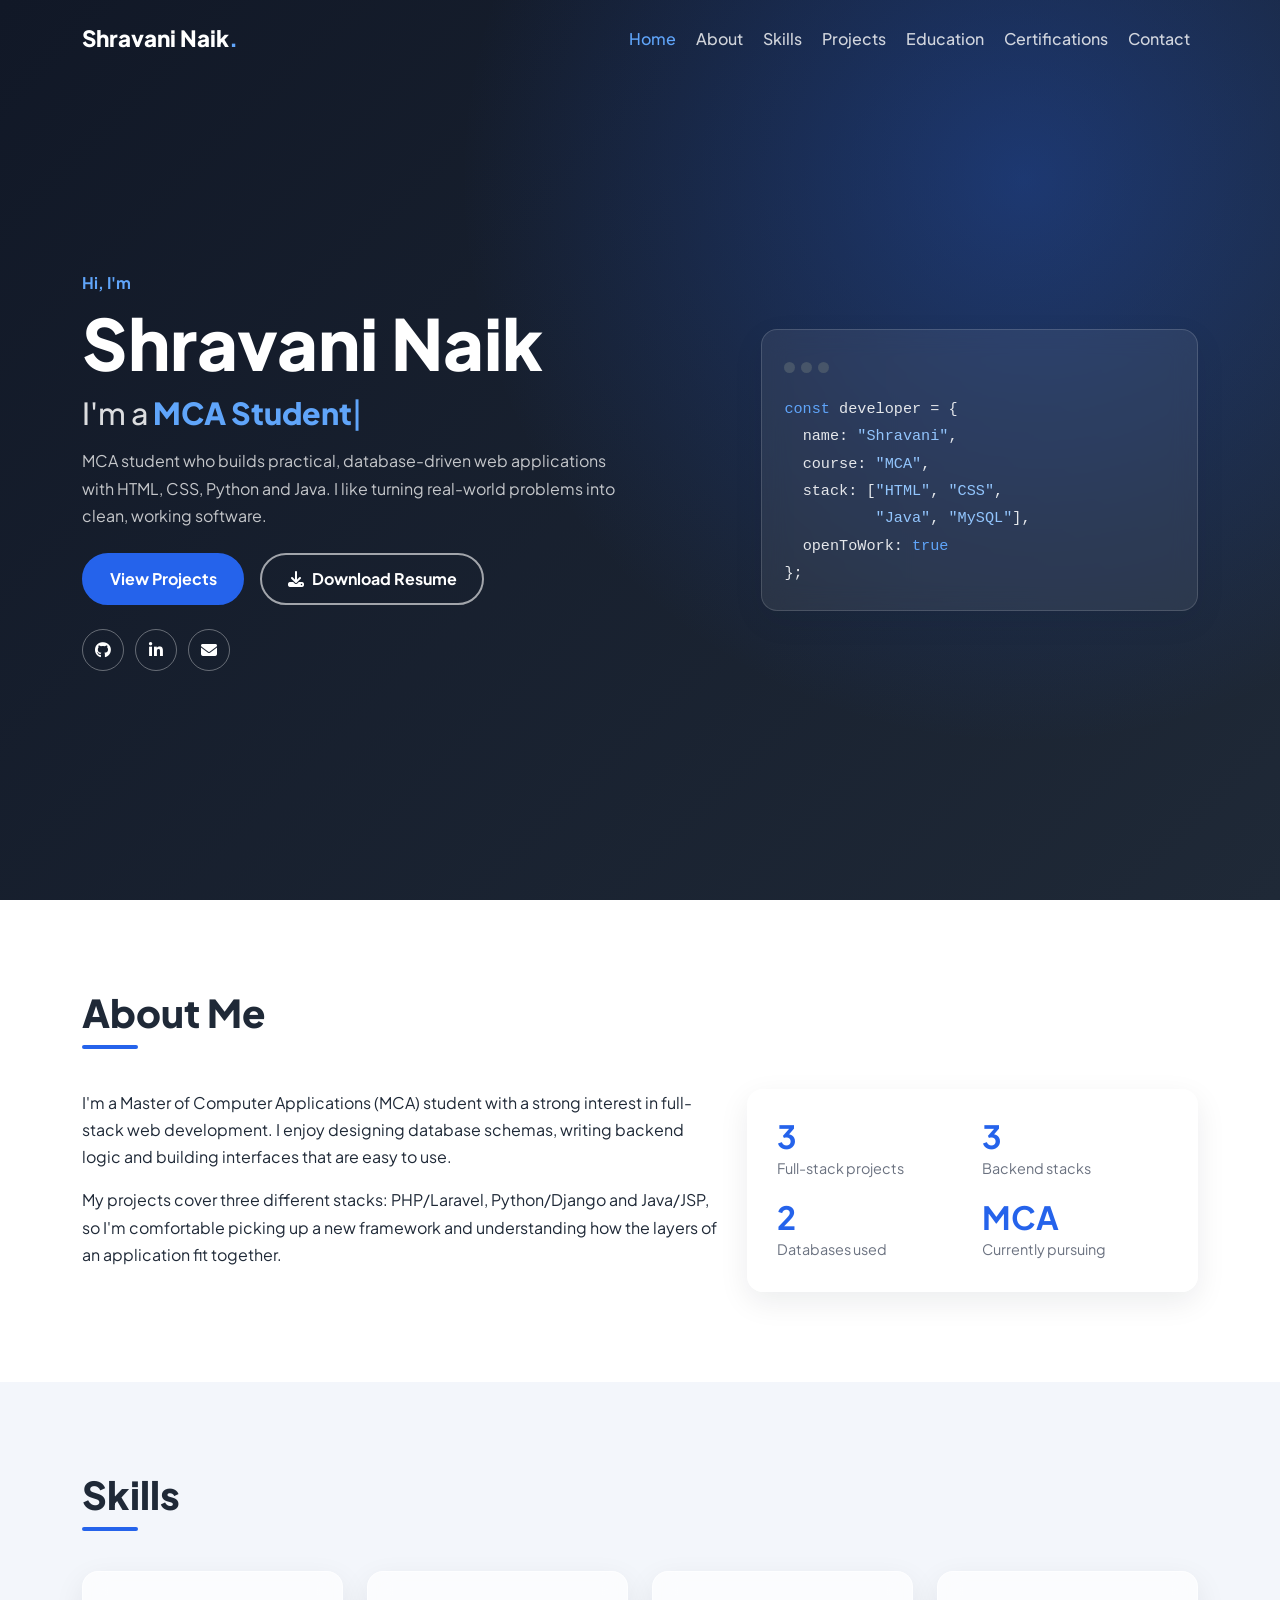
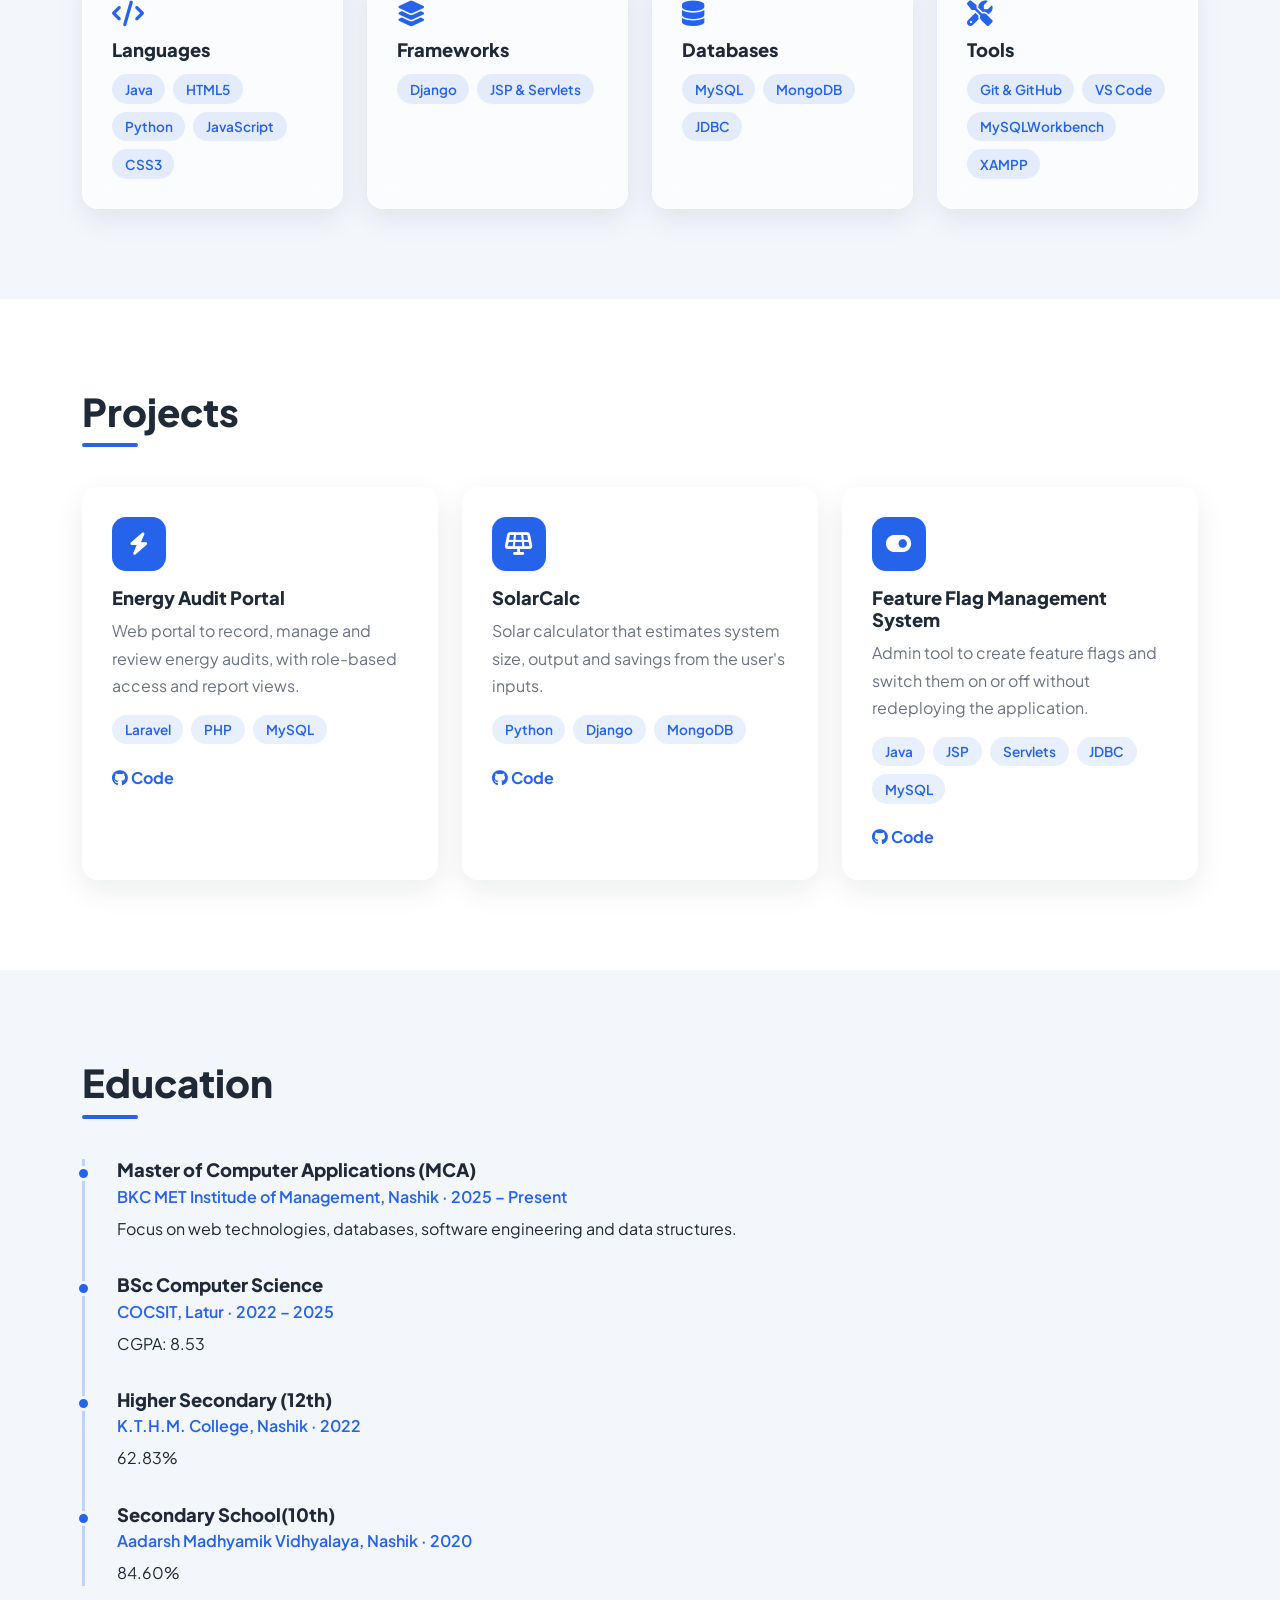
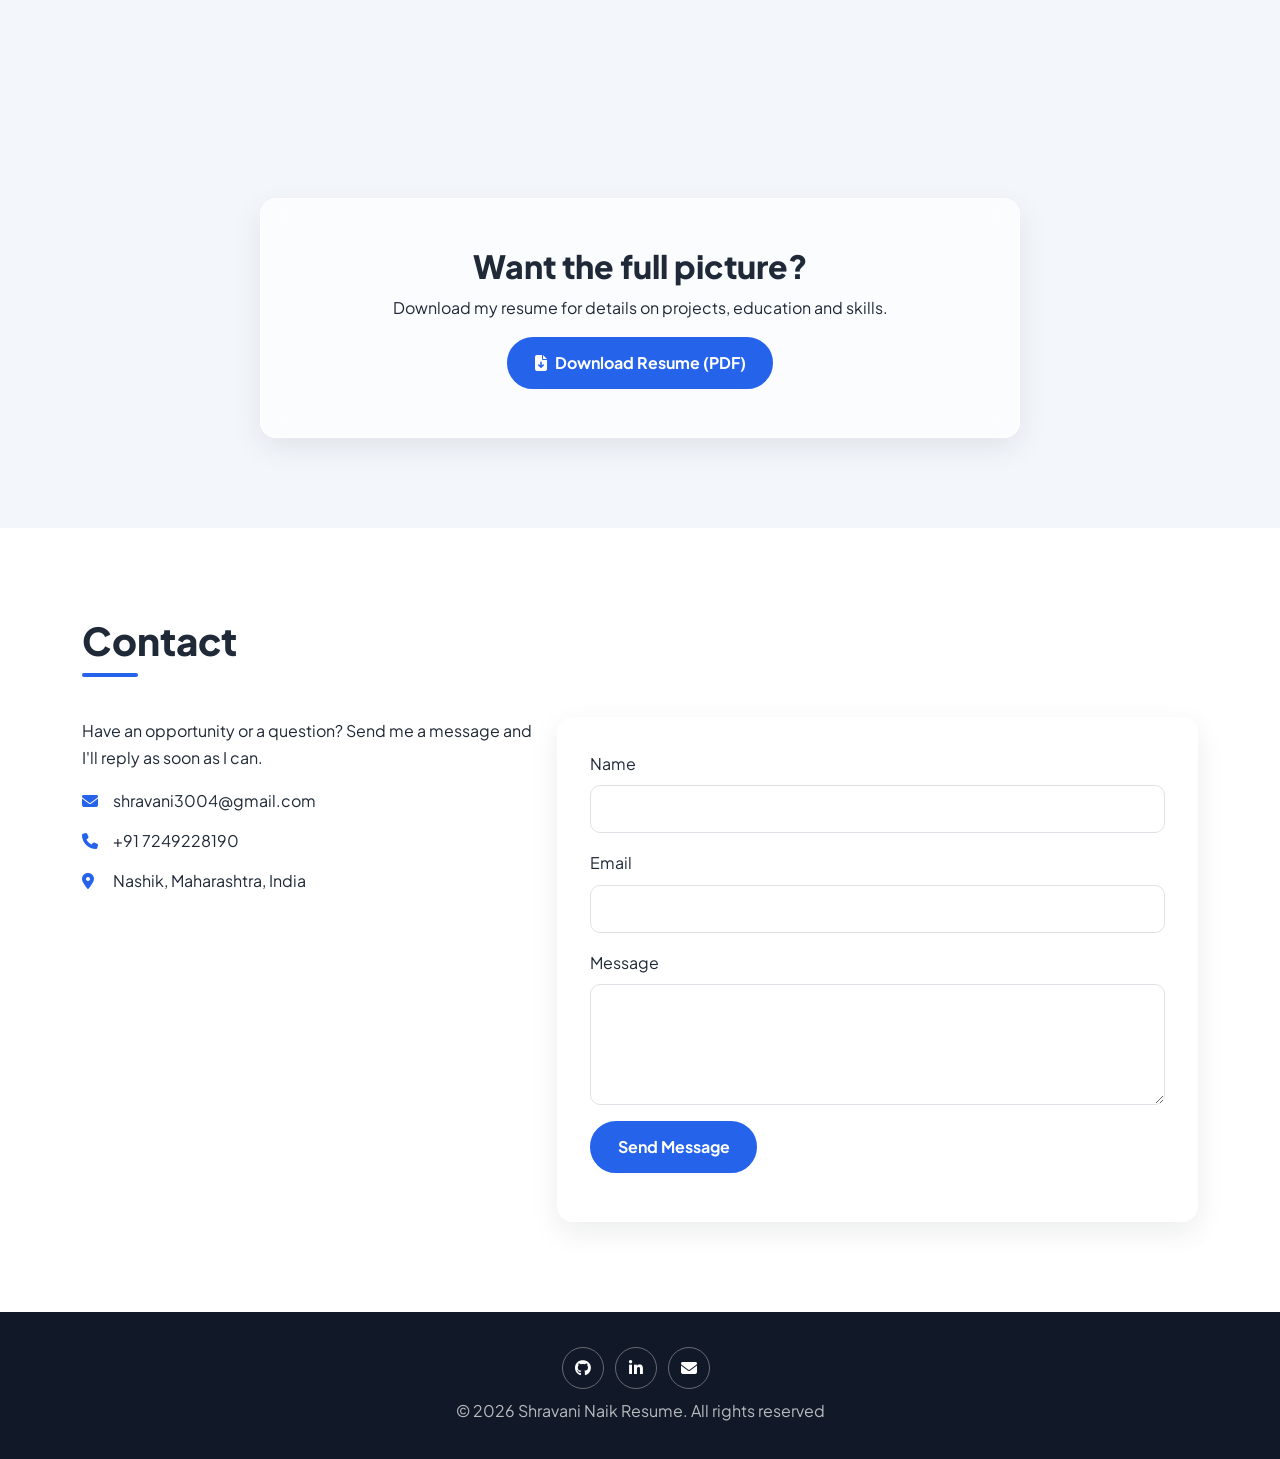
==== commit d1a61cb0: "do it" ====
--- a/index.html
+++ b/index.html
@@ -207,35 +207,13 @@
     </div>
   </section>
 
-  <!-- ============ 6. CERTIFICATIONS ============ -->
-  <section id="certifications" class="section">
-    <div class="container">
-      <h2 class="section-title" data-aos="fade-up">Certifications</h2>
-      <div class="row g-4">
-        <div class="col-md-6 col-lg-4" data-aos="fade-up">
-          <div class="glass cert-card"><i class="fa-solid fa-certificate"></i>
-            <div><h3>Certification Name</h3><p>Issuer &middot; Year</p></div></div>
-        </div>
-        <div class="col-md-6 col-lg-4" data-aos="fade-up" data-aos-delay="100">
-          <div class="glass cert-card"><i class="fa-solid fa-certificate"></i>
-            <div><h3>Certification Name</h3><p>Issuer &middot; Year</p></div></div>
-        </div>
-        <div class="col-md-6 col-lg-4" data-aos="fade-up" data-aos-delay="200">
-          <div class="glass cert-card"><i class="fa-solid fa-certificate"></i>
-            <div><h3>Certification Name</h3><p>Issuer &middot; Year</p></div></div>
-        </div>
-      </div>
-      <!-- TODO: replace with your real certificates -->
-    </div>
-  </section>
-
   <!-- ============ 7. RESUME DOWNLOAD ============ -->
   <section id="resume" class="section section-alt">
     <div class="container">
       <div class="glass resume-box text-center" data-aos="zoom-in">
         <h2>Want the full picture?</h2>
         <p>Download my resume for details on projects, education and skills.</p>
-        <a href="assets/resume/Resume.pdf" download class="btn btn-primary-custom">
+        <a href="assets/resume/Shravani_NaikResume.pdf" download class="btn btn-primary-custom">
           <i class="fa-solid fa-file-arrow-down me-2"></i>Download Resume (PDF)
         </a>
       </div>
@@ -250,9 +228,9 @@
         <div class="col-lg-5" data-aos="fade-up">
           <p>Have an opportunity or a question? Send me a message and I'll reply as soon as I can.</p>
           <ul class="contact-list">
-            <li><i class="fa-solid fa-envelope"></i> you@example.com</li>
-            <li><i class="fa-solid fa-phone"></i> +91 00000 00000</li>
-            <li><i class="fa-solid fa-location-dot"></i> Maharashtra, India</li>
+            <li><i class="fa-solid fa-envelope"></i> shravani3004@gmail.com</li>
+            <li><i class="fa-solid fa-phone"></i> +91 7249228190</li>
+            <li><i class="fa-solid fa-location-dot"></i> Nashik, Maharashtra, India</li>
           </ul>
         </div>
         <div class="col-lg-7" data-aos="fade-up" data-aos-delay="100">
@@ -288,7 +266,7 @@
         <a href="#" aria-label="LinkedIn"><i class="fa-brands fa-linkedin-in"></i></a>
         <a href="mailto:you@example.com" aria-label="Email"><i class="fa-solid fa-envelope"></i></a>
       </div>
-      <p class="mb-0">&copy; <span id="year"></span> Shravani. Built with HTML, CSS, JavaScript and Bootstrap.</p>
+      <p class="mb-0">&copy; <span id="year"></span> Shravani Naik Resume. All rights reserved</p>
     </div>
   </footer>
 
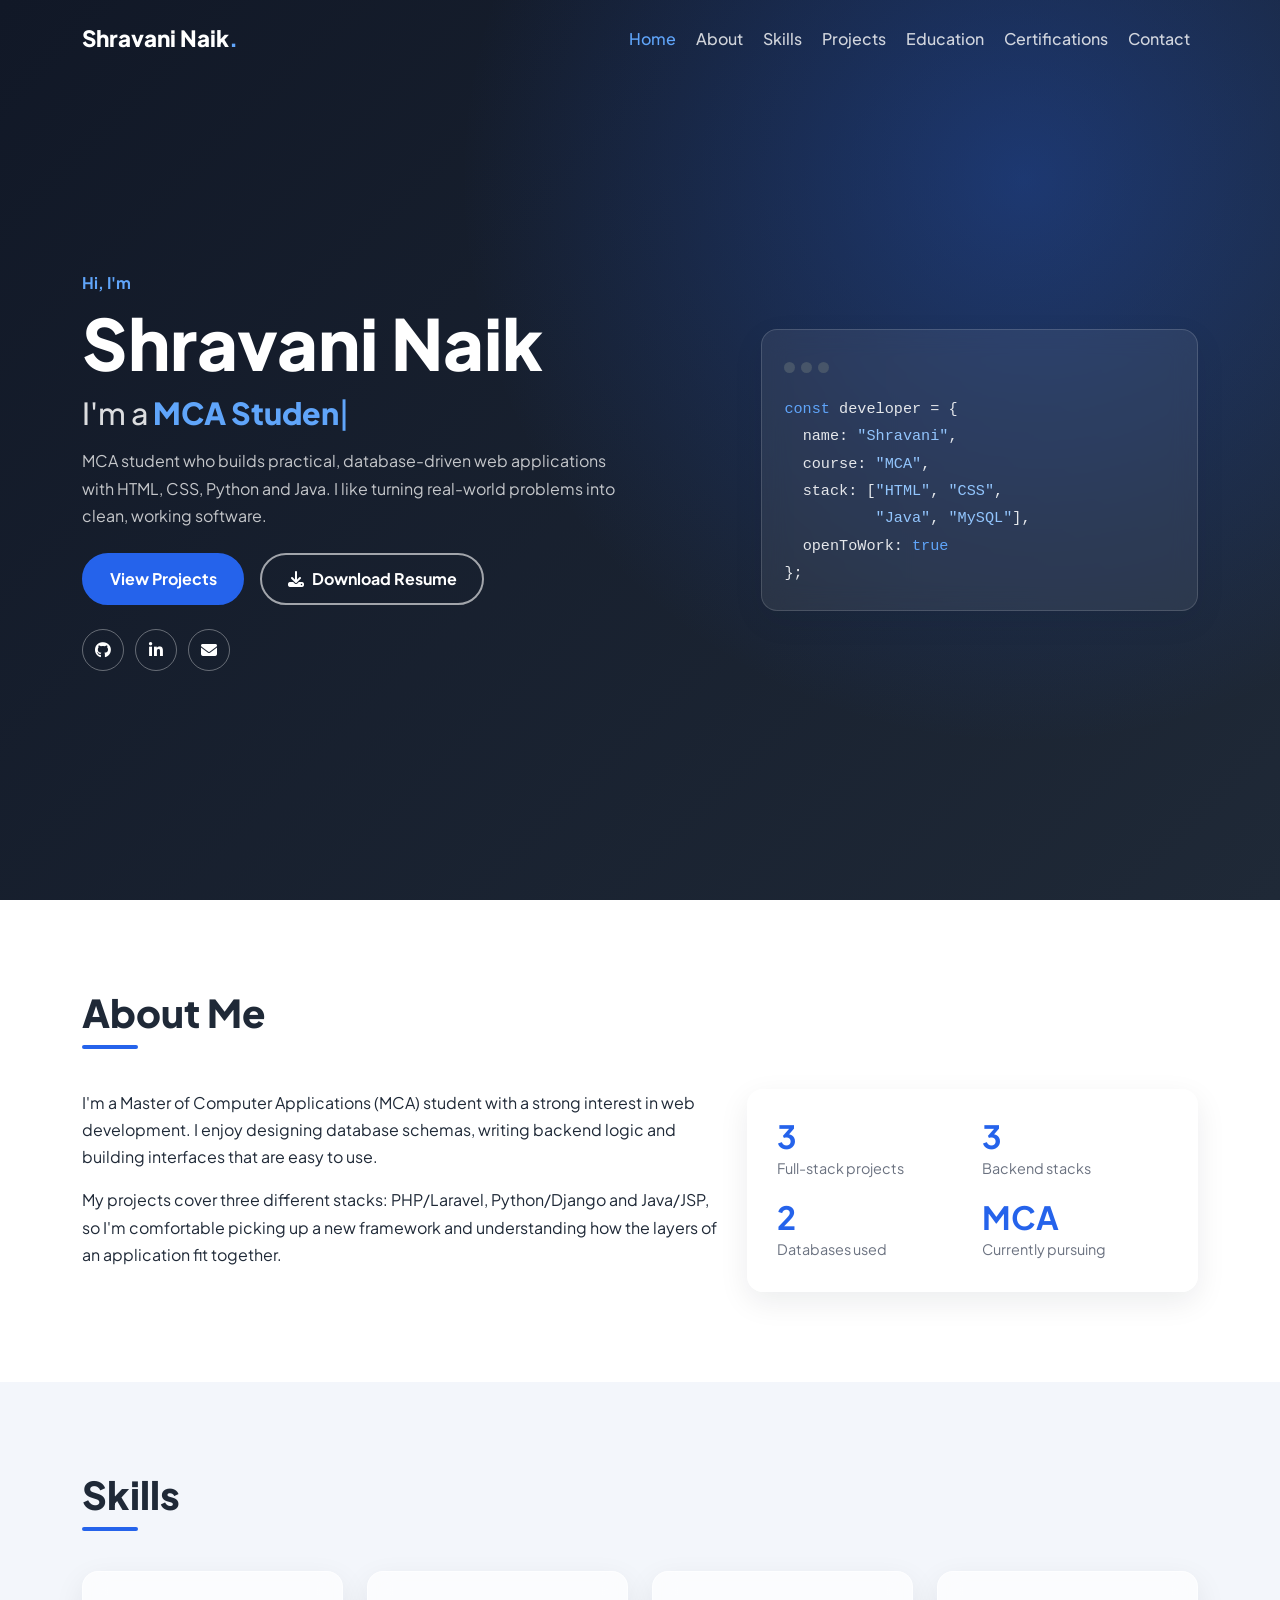
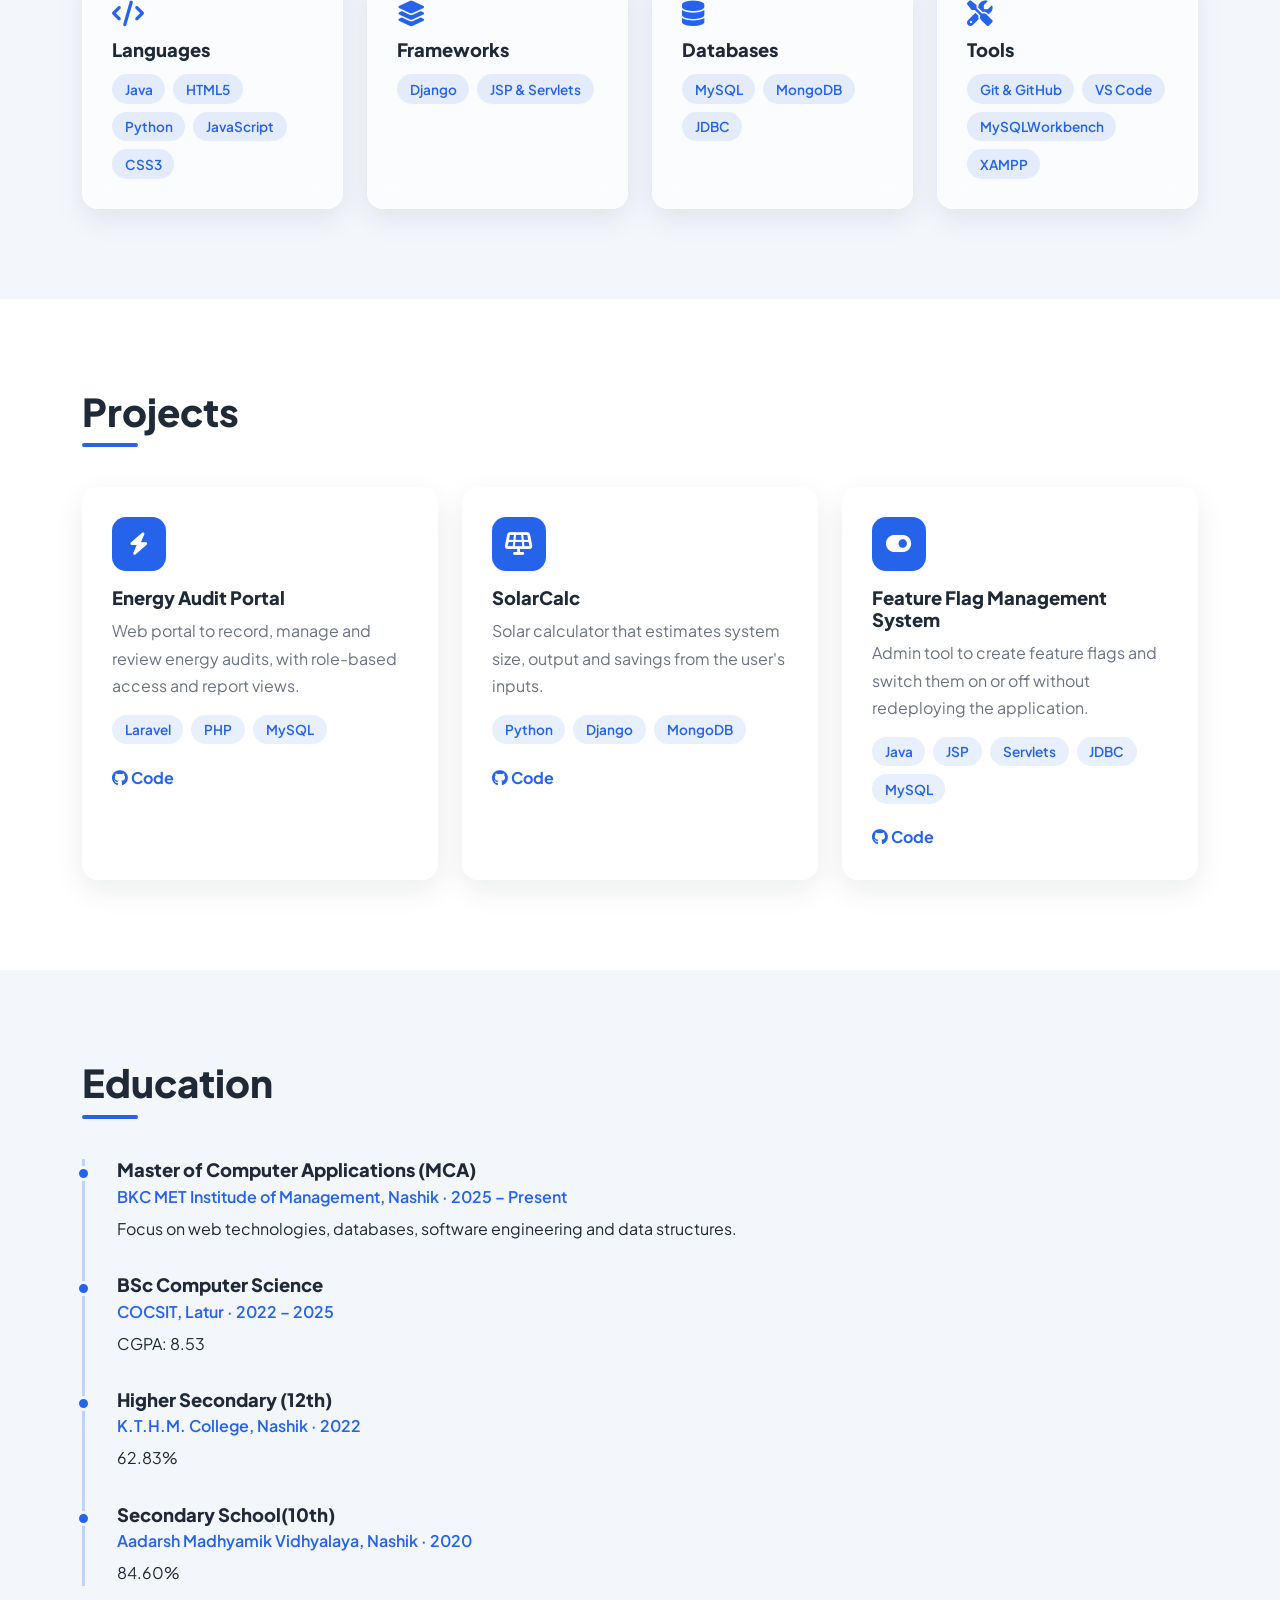
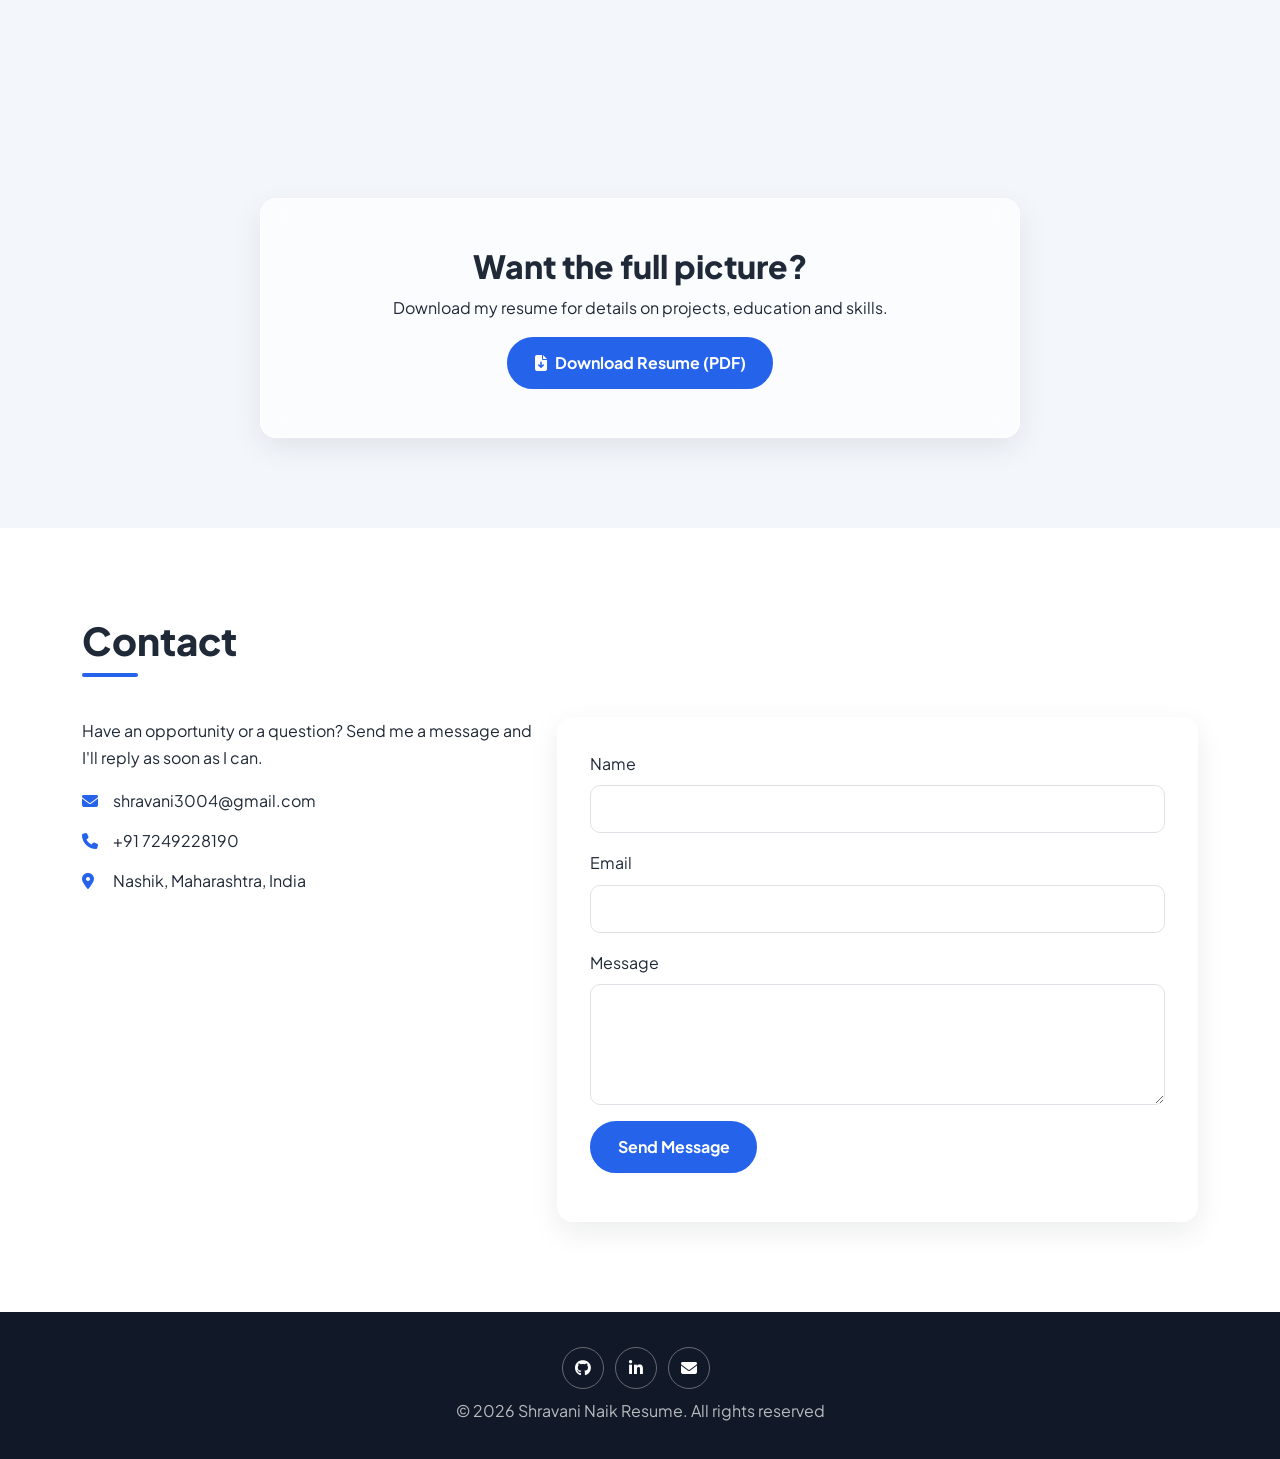
==== commit e8881ec9: "add this" ====
--- a/index.html
+++ b/index.html
@@ -80,7 +80,7 @@
       <h2 class="section-title" data-aos="fade-up">About Me</h2>
       <div class="row g-4 align-items-stretch">
         <div class="col-lg-7" data-aos="fade-up">
-          <p>I'm a Master of Computer Applications (MCA) student with a strong interest in full-stack web development. I enjoy designing database schemas, writing backend logic and building interfaces that are easy to use.</p>
+          <p>I'm a Master of Computer Applications (MCA) student with a strong interest in web development. I enjoy designing database schemas, writing backend logic and building interfaces that are easy to use.</p>
           <p>My projects cover three different stacks: PHP/Laravel, Python/Django and Java/JSP, so I'm comfortable picking up a new framework and understanding how the layers of an application fit together.</p>
         </div>
         <div class="col-lg-5" data-aos="fade-up" data-aos-delay="100">
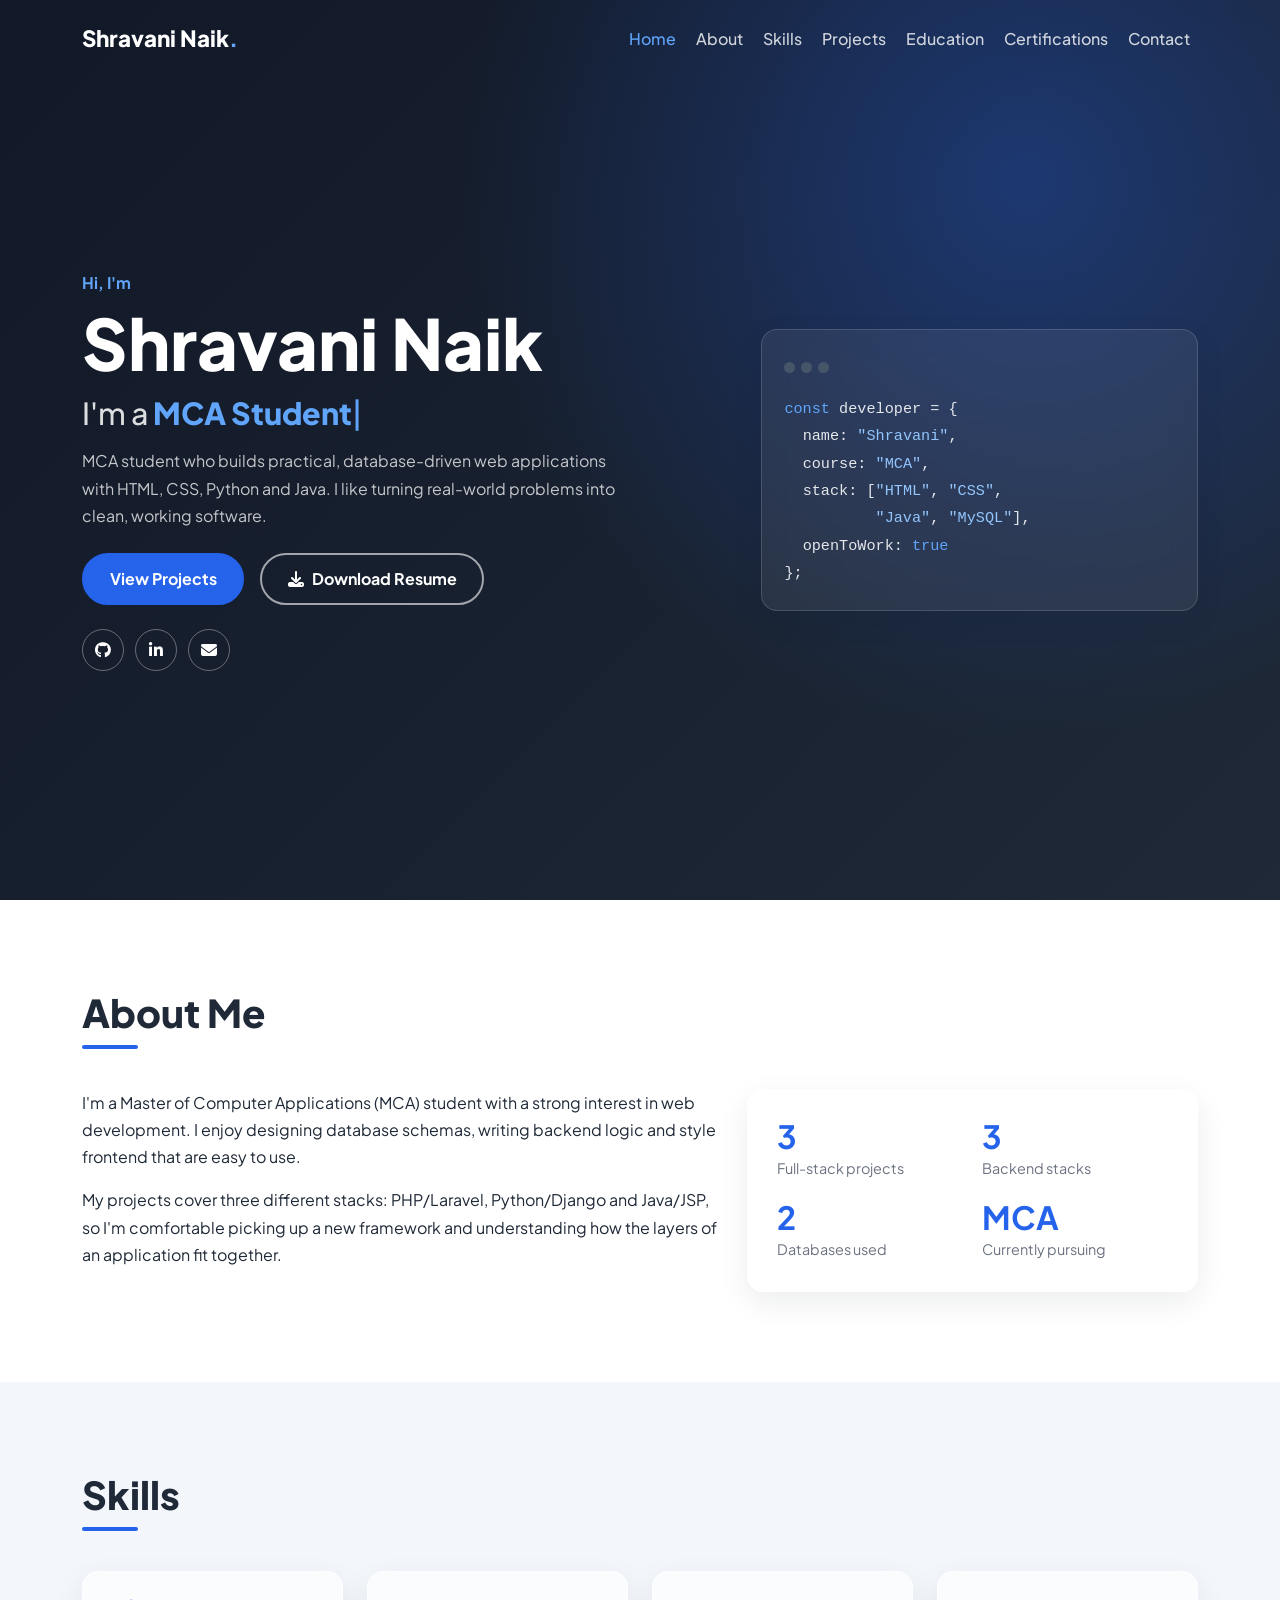
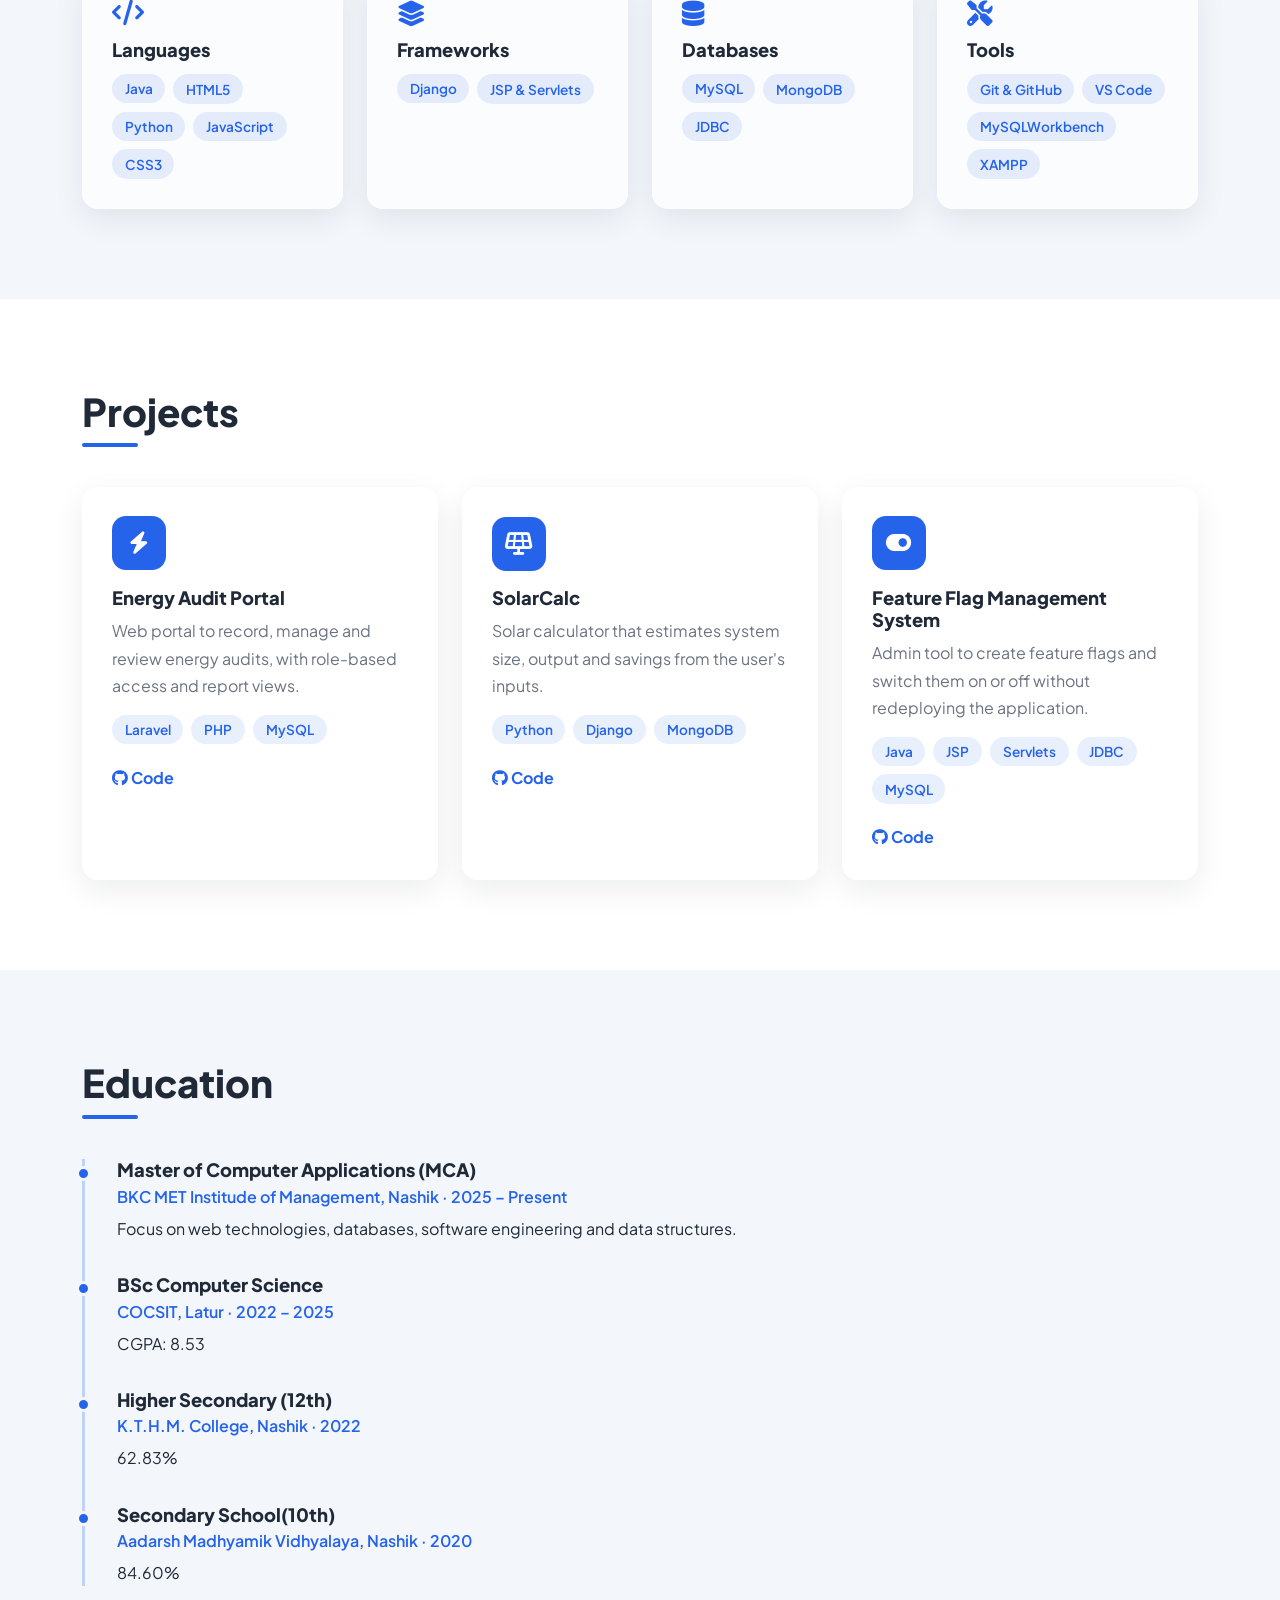
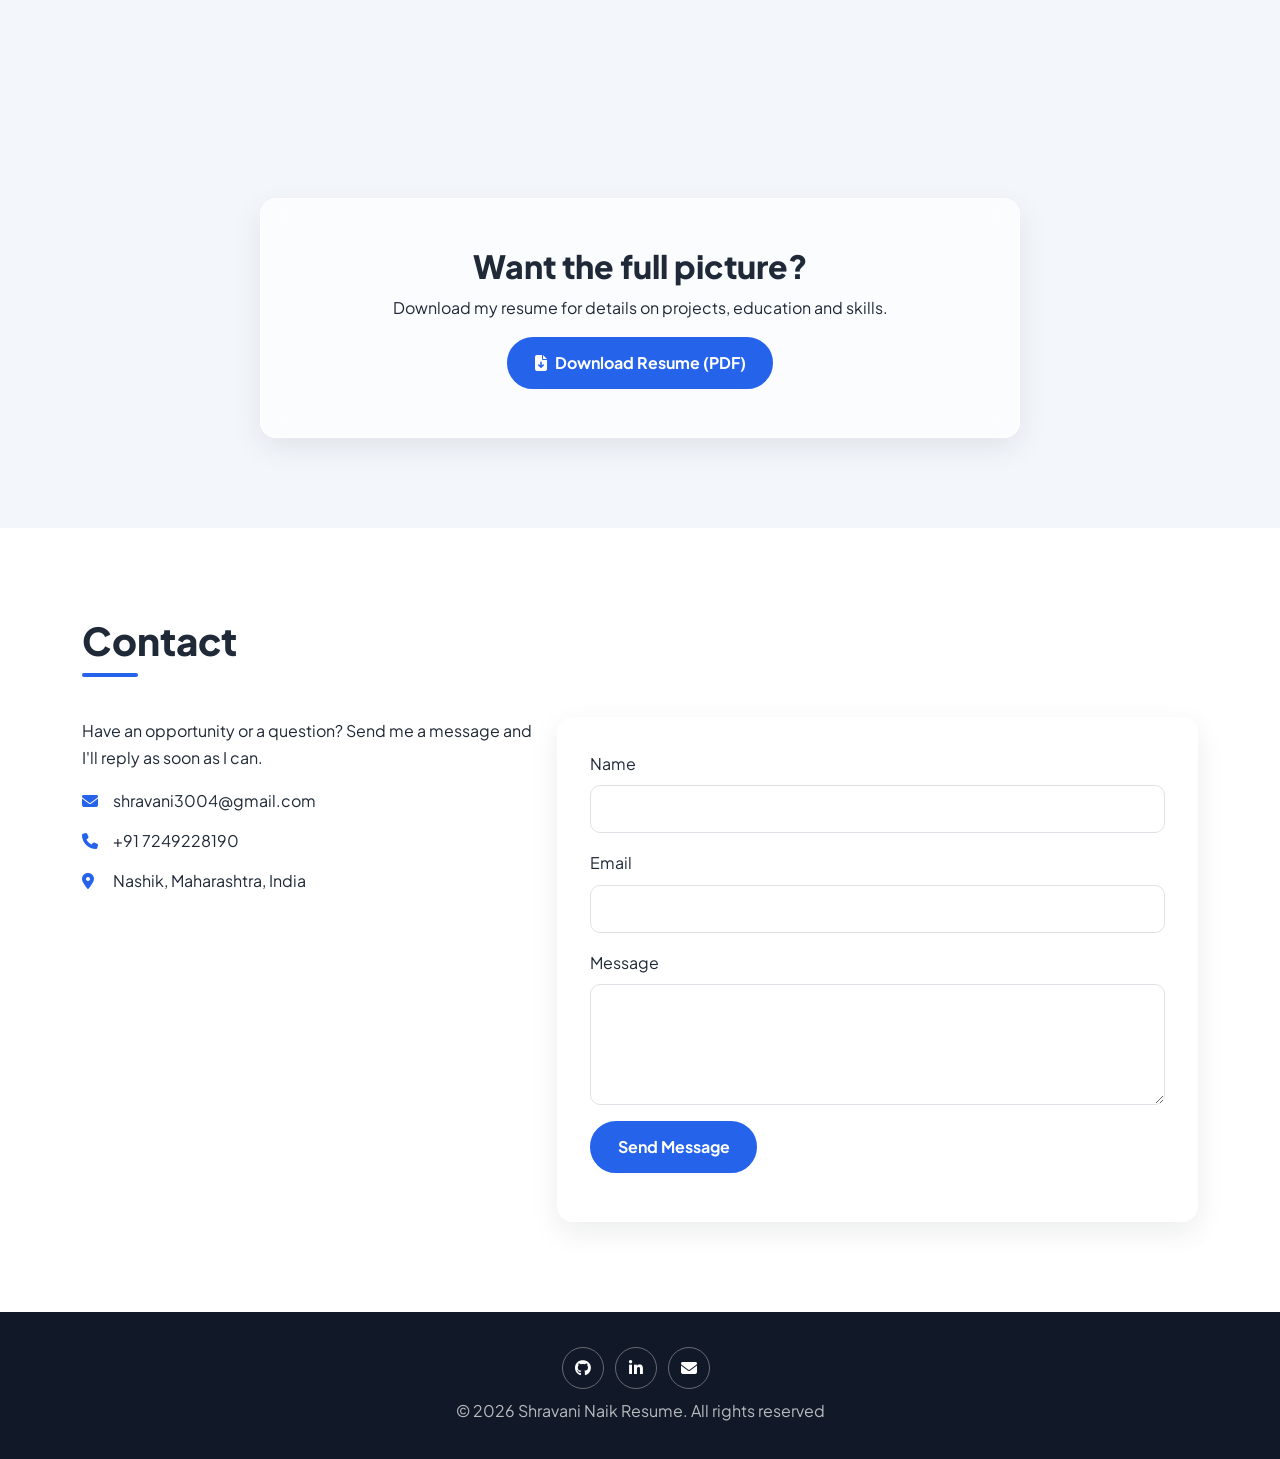
==== commit a6e8e948: "add it" ====
--- a/index.html
+++ b/index.html
@@ -43,18 +43,18 @@
       <div class="row align-items-center g-5">
         <div class="col-lg-7" data-aos="fade-right">
           <p class="hero-hello">Hi, I'm</p>
-          <h1 class="hero-name">Shravani Naik <!-- TODO: add surname --></h1>
+          <h1 class="hero-name">Shravani Naik </h1>
           <h2 class="hero-role">I'm a <span id="typed-role"></span><span class="cursor">|</span></h2>
           <p class="hero-text">MCA student who builds practical, database-driven web applications with HTML, CSS, Python and Java. I like turning real-world problems into clean, working software.</p>
           <div class="d-flex flex-wrap gap-3 mt-4">
             <a href="#projects" class="btn btn-primary-custom">View Projects</a>
-            <a href="assets/resume/Resume.pdf" download class="btn btn-outline-custom"><i class="fa-solid fa-download me-2"></i>Download Resume</a>
+            <a href="assets/resume/Shravani_NaikResume.pdf" download class="btn btn-outline-custom"><i class="fa-solid fa-download me-2"></i>Download Resume</a>
           </div>
           <div class="social mt-4">
             <!-- TODO: replace # with your real links -->
-            <a href="#" aria-label="GitHub"><i class="fa-brands fa-github"></i></a>
-            <a href="#" aria-label="LinkedIn"><i class="fa-brands fa-linkedin-in"></i></a>
-            <a href="mailto:you@example.com" aria-label="Email"><i class="fa-solid fa-envelope"></i></a>
+            <a href="https://github.com/shravani3004" aria-label="GitHub"><i class="fa-brands fa-github"></i></a>
+            <a href="https://www.linkedin.com/in/shravani-naik-mca?utm_source=share_via&utm_content=profile&utm_medium=member_android" aria-label="LinkedIn"><i class="fa-brands fa-linkedin-in"></i></a>
+            <a href="mailto:shravani3004@gmail.com" aria-label="Email"><i class="fa-solid fa-envelope"></i></a>
           </div>
         </div>
         <!-- Hero card: a small "code window" instead of a stock photo (keeps the page fast) -->
@@ -80,7 +80,7 @@
       <h2 class="section-title" data-aos="fade-up">About Me</h2>
       <div class="row g-4 align-items-stretch">
         <div class="col-lg-7" data-aos="fade-up">
-          <p>I'm a Master of Computer Applications (MCA) student with a strong interest in web development. I enjoy designing database schemas, writing backend logic and building interfaces that are easy to use.</p>
+          <p>I'm a Master of Computer Applications (MCA) student with a strong interest in web development. I enjoy designing database schemas, writing backend logic and style frontend that are easy to use.</p>
           <p>My projects cover three different stacks: PHP/Laravel, Python/Django and Java/JSP, so I'm comfortable picking up a new framework and understanding how the layers of an application fit together.</p>
         </div>
         <div class="col-lg-5" data-aos="fade-up" data-aos-delay="100">
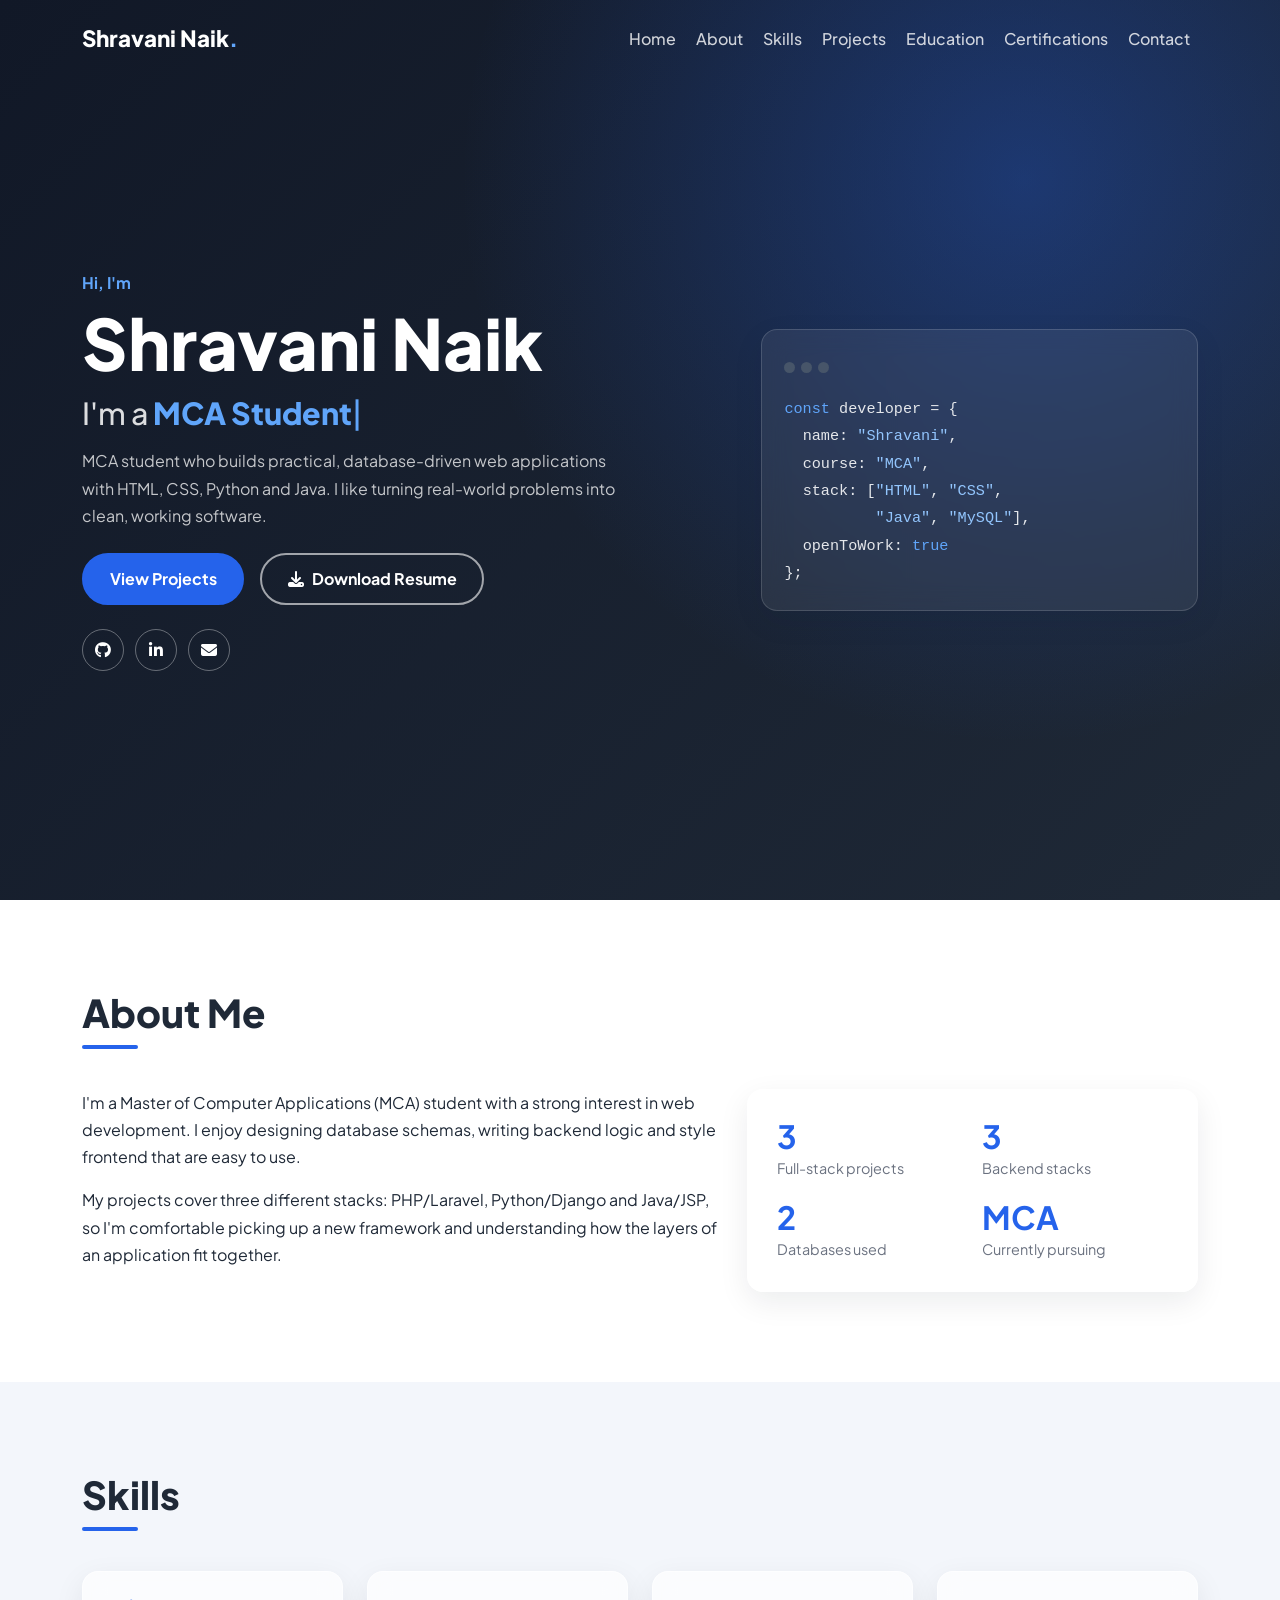
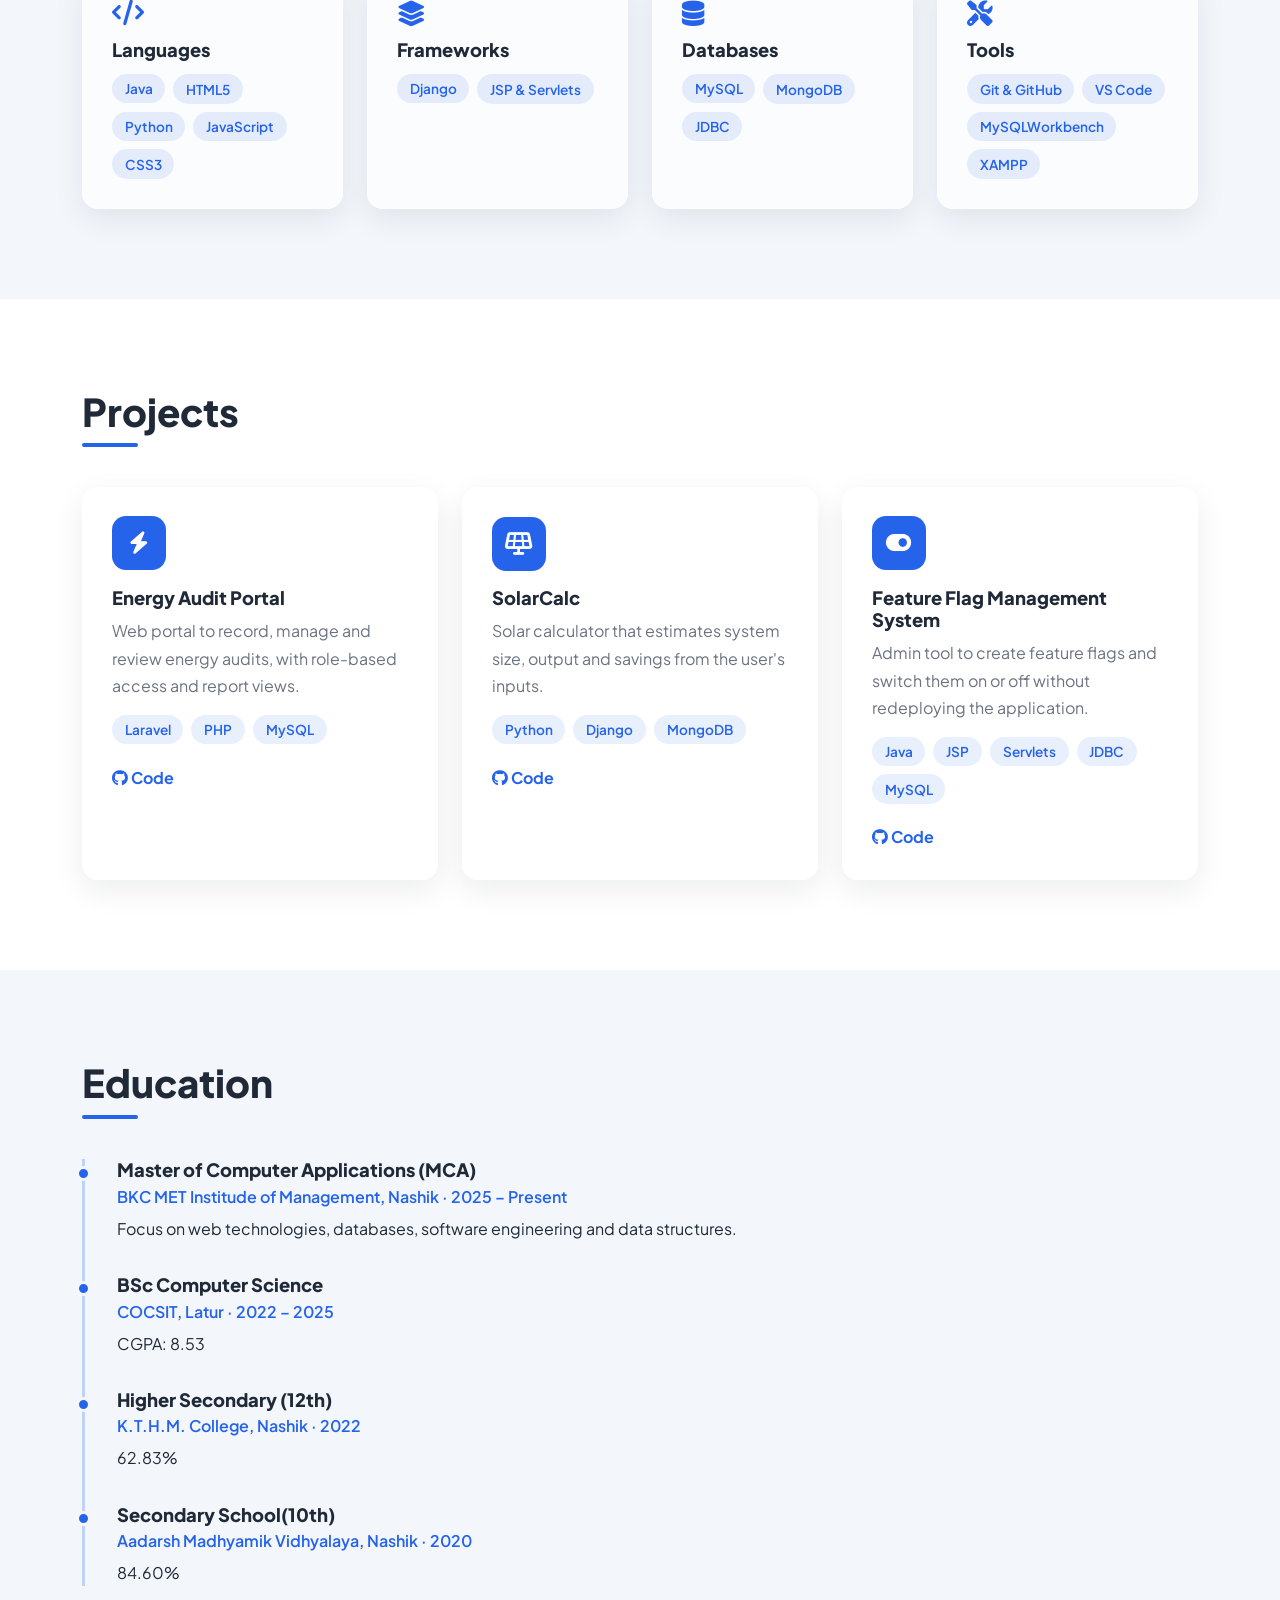
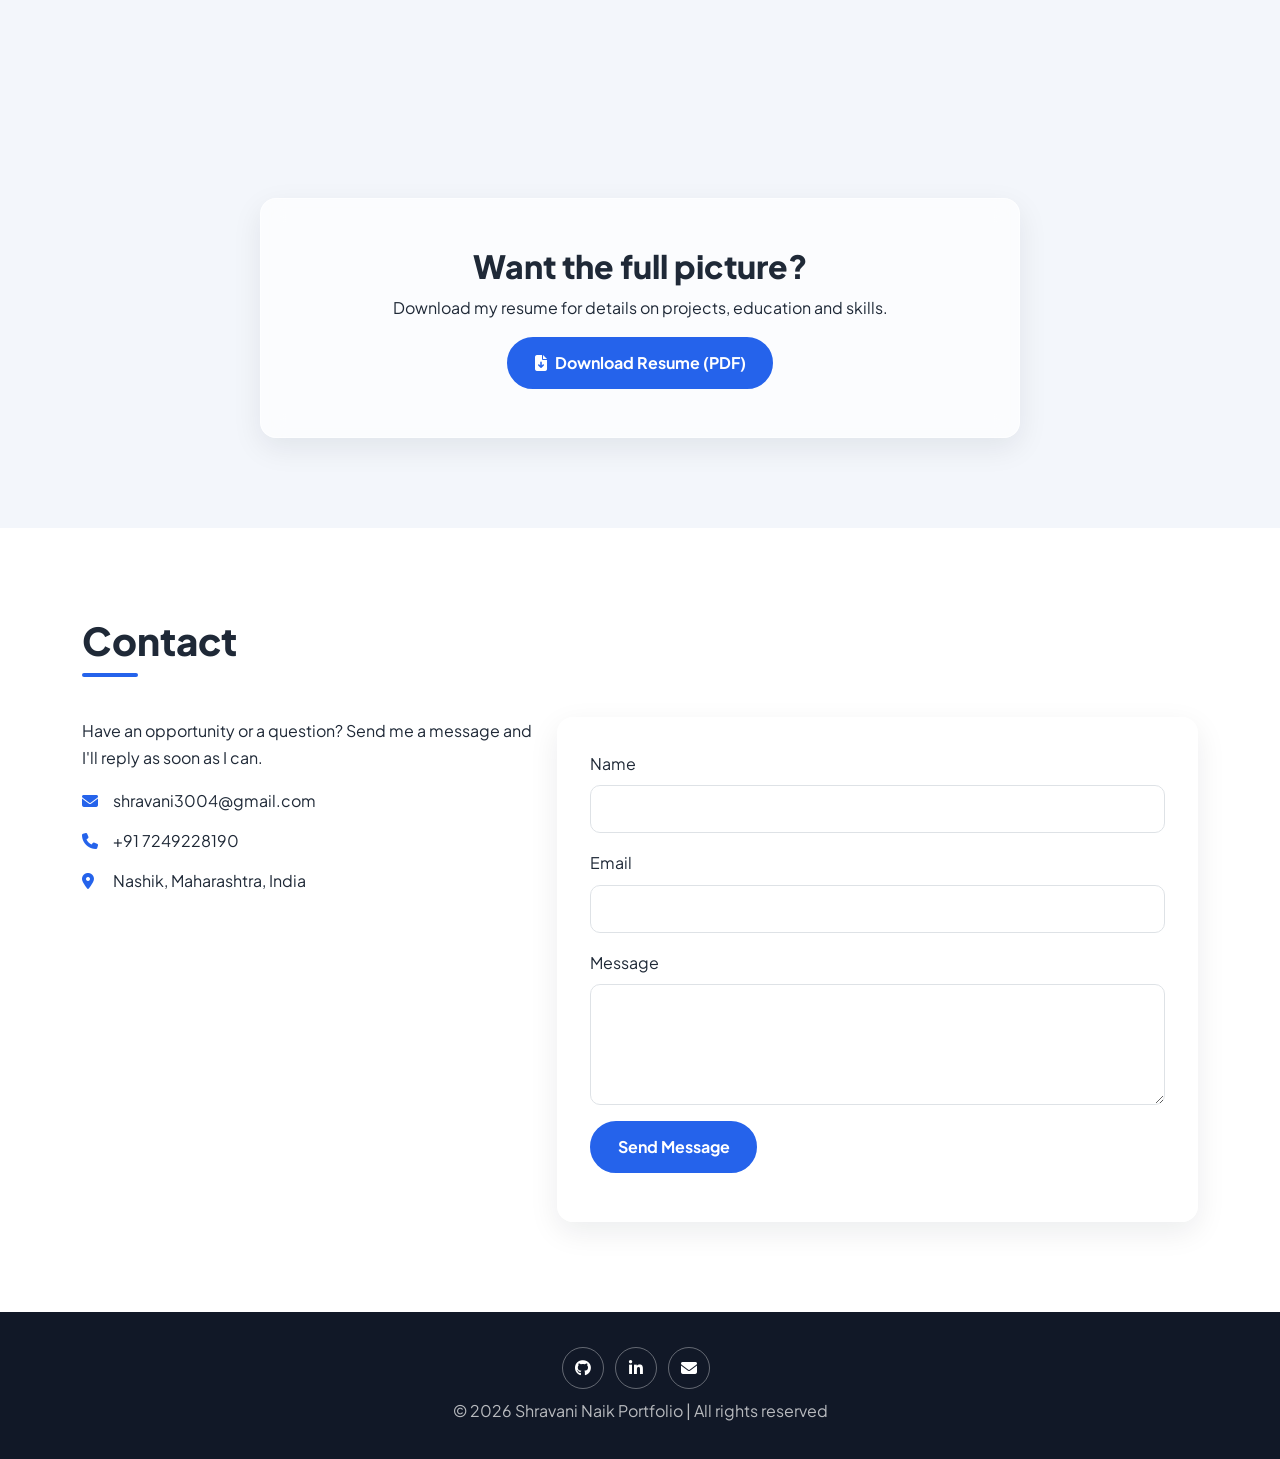
==== commit eddffc90: "join it" ====
--- a/index.html
+++ b/index.html
@@ -266,7 +266,7 @@
         <a href="#" aria-label="LinkedIn"><i class="fa-brands fa-linkedin-in"></i></a>
         <a href="mailto:you@example.com" aria-label="Email"><i class="fa-solid fa-envelope"></i></a>
       </div>
-      <p class="mb-0">&copy; <span id="year"></span> Shravani Naik Resume. All rights reserved</p>
+      <p class="mb-0">&copy; <span id="year"></span> Shravani Naik Portfolio | All rights reserved</p>
     </div>
   </footer>
 
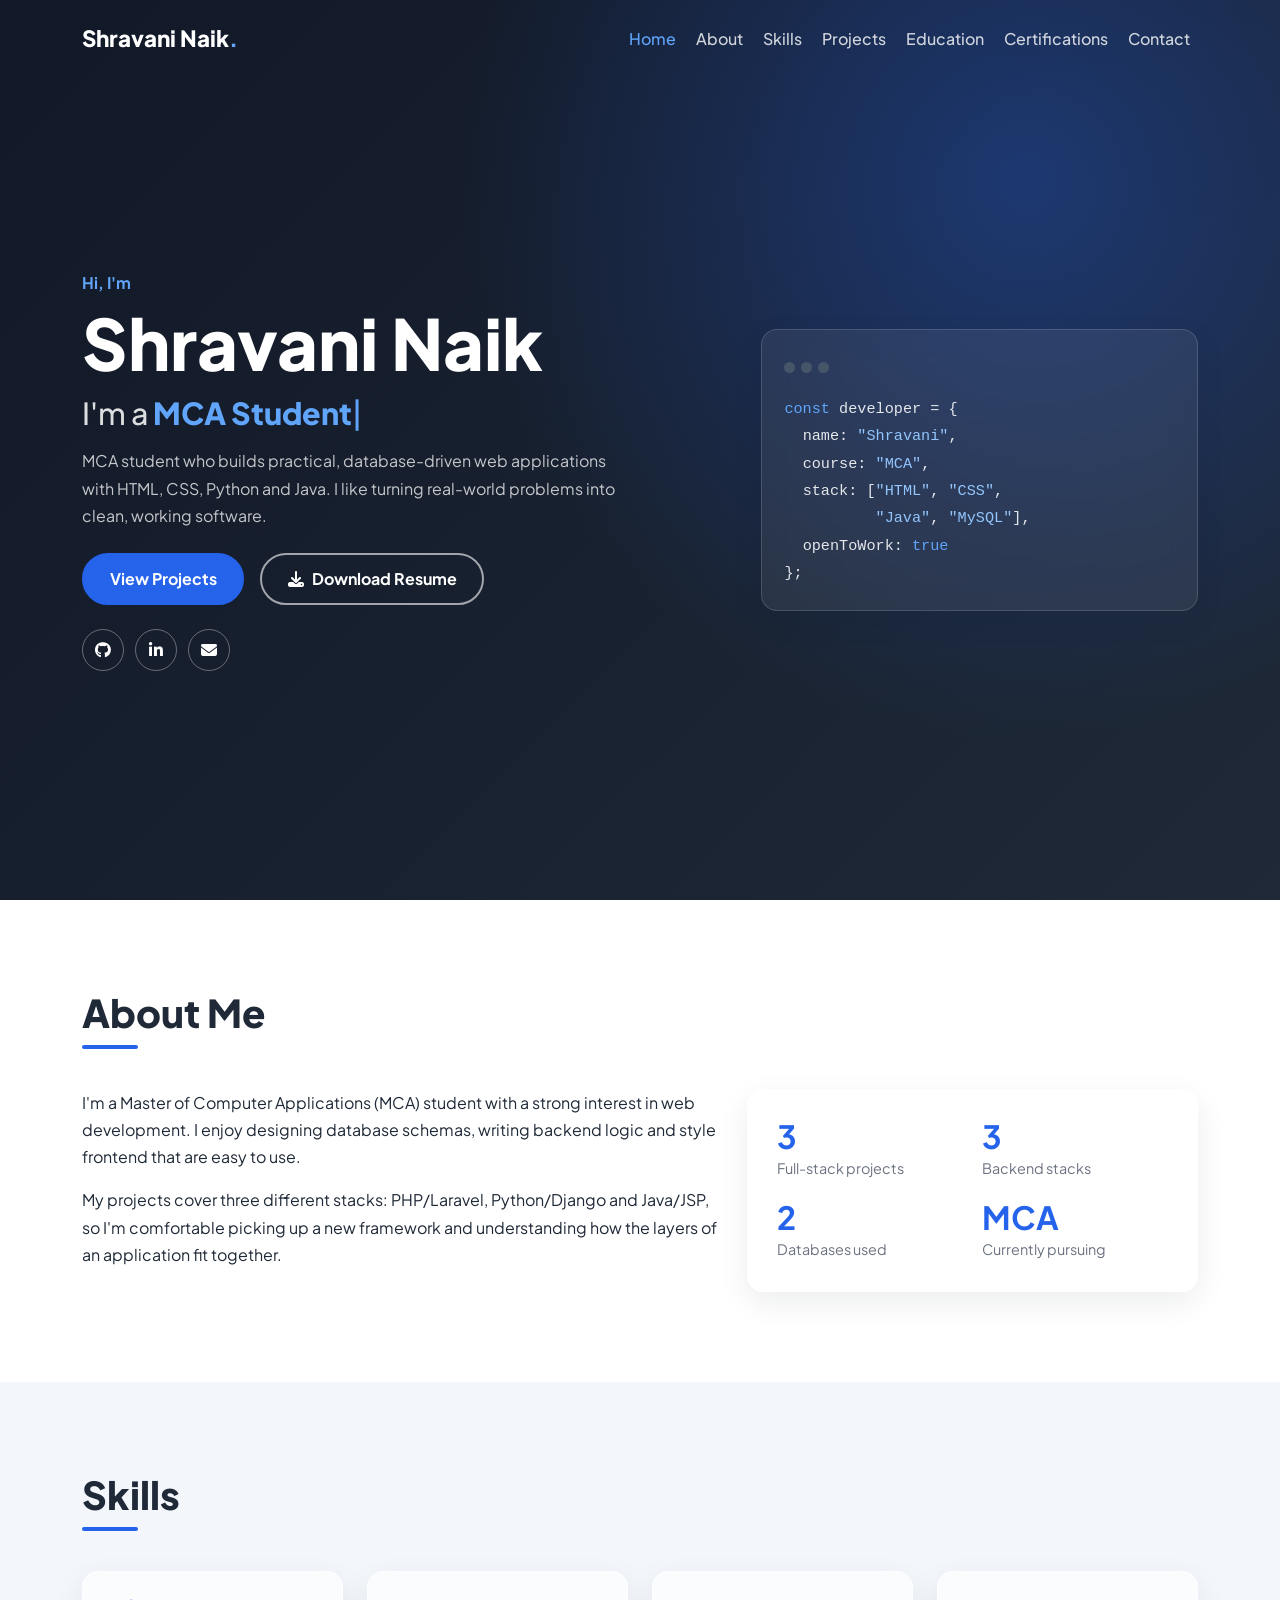
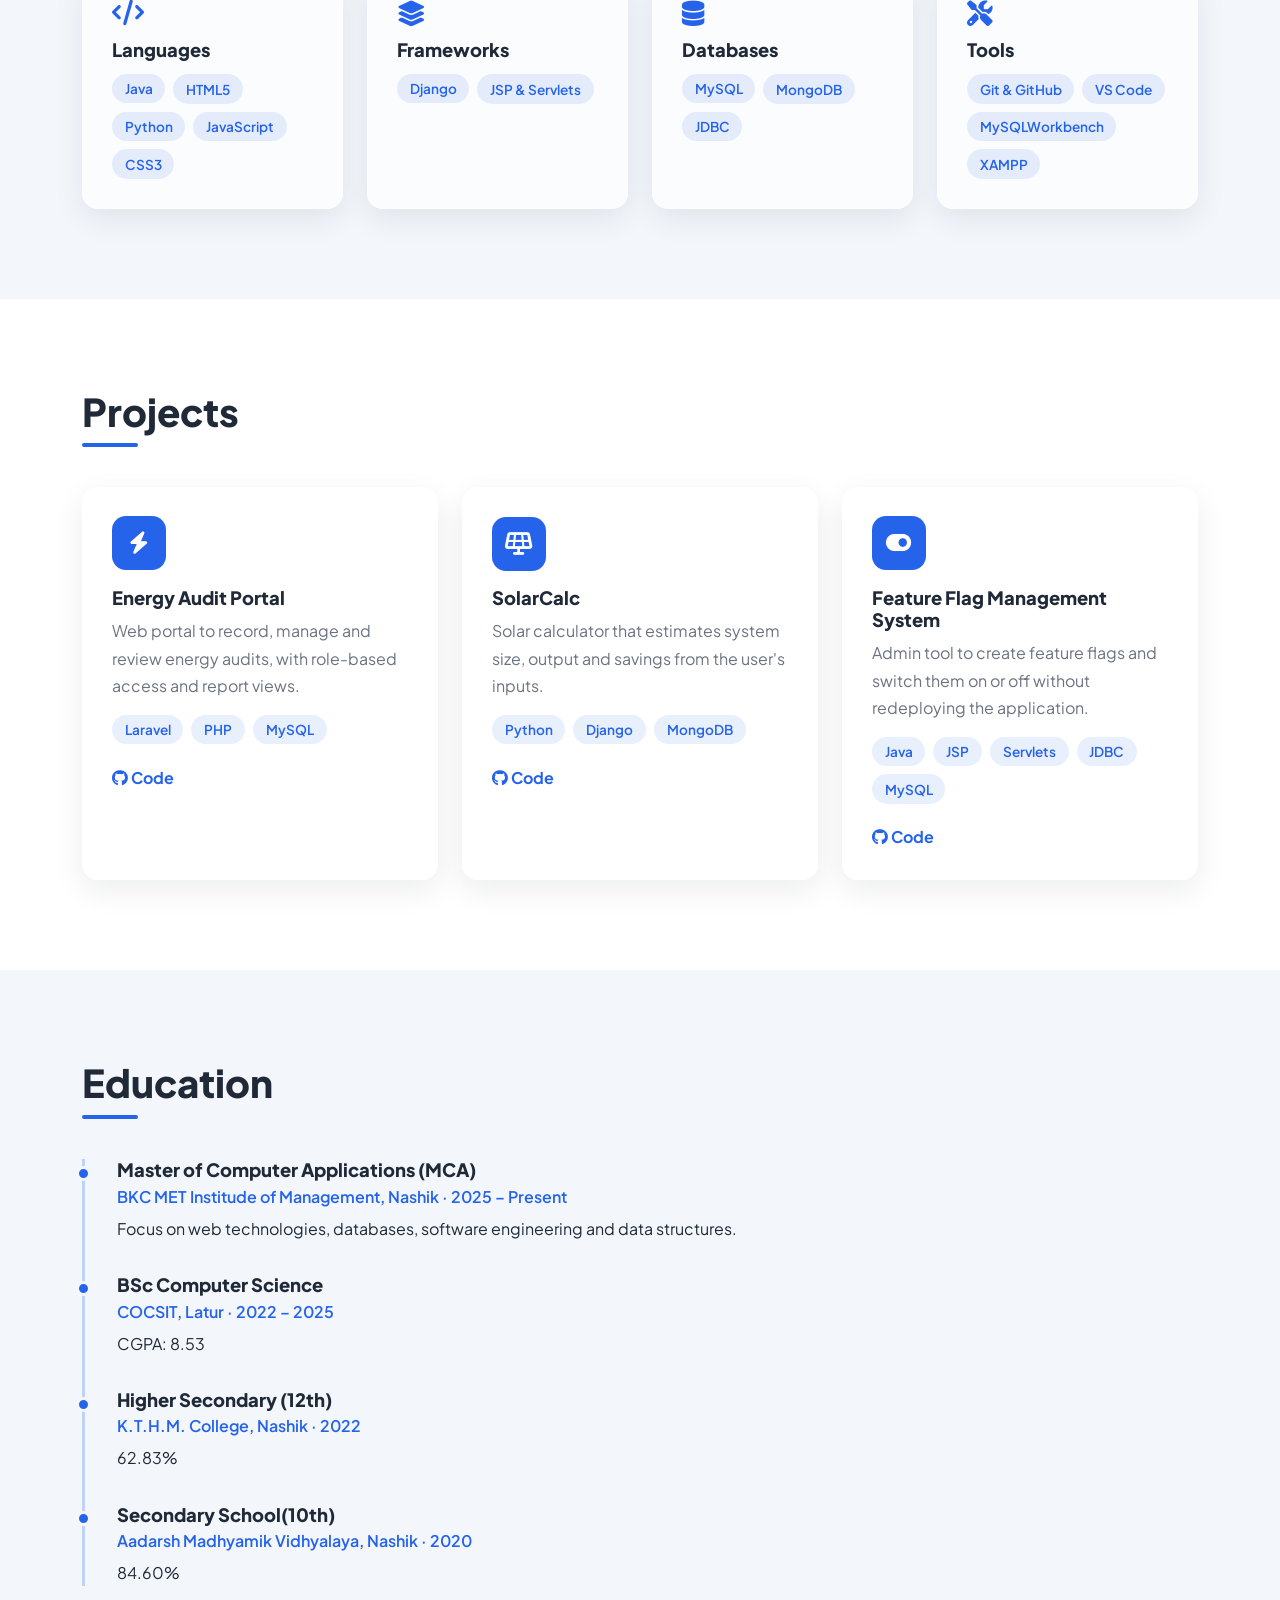
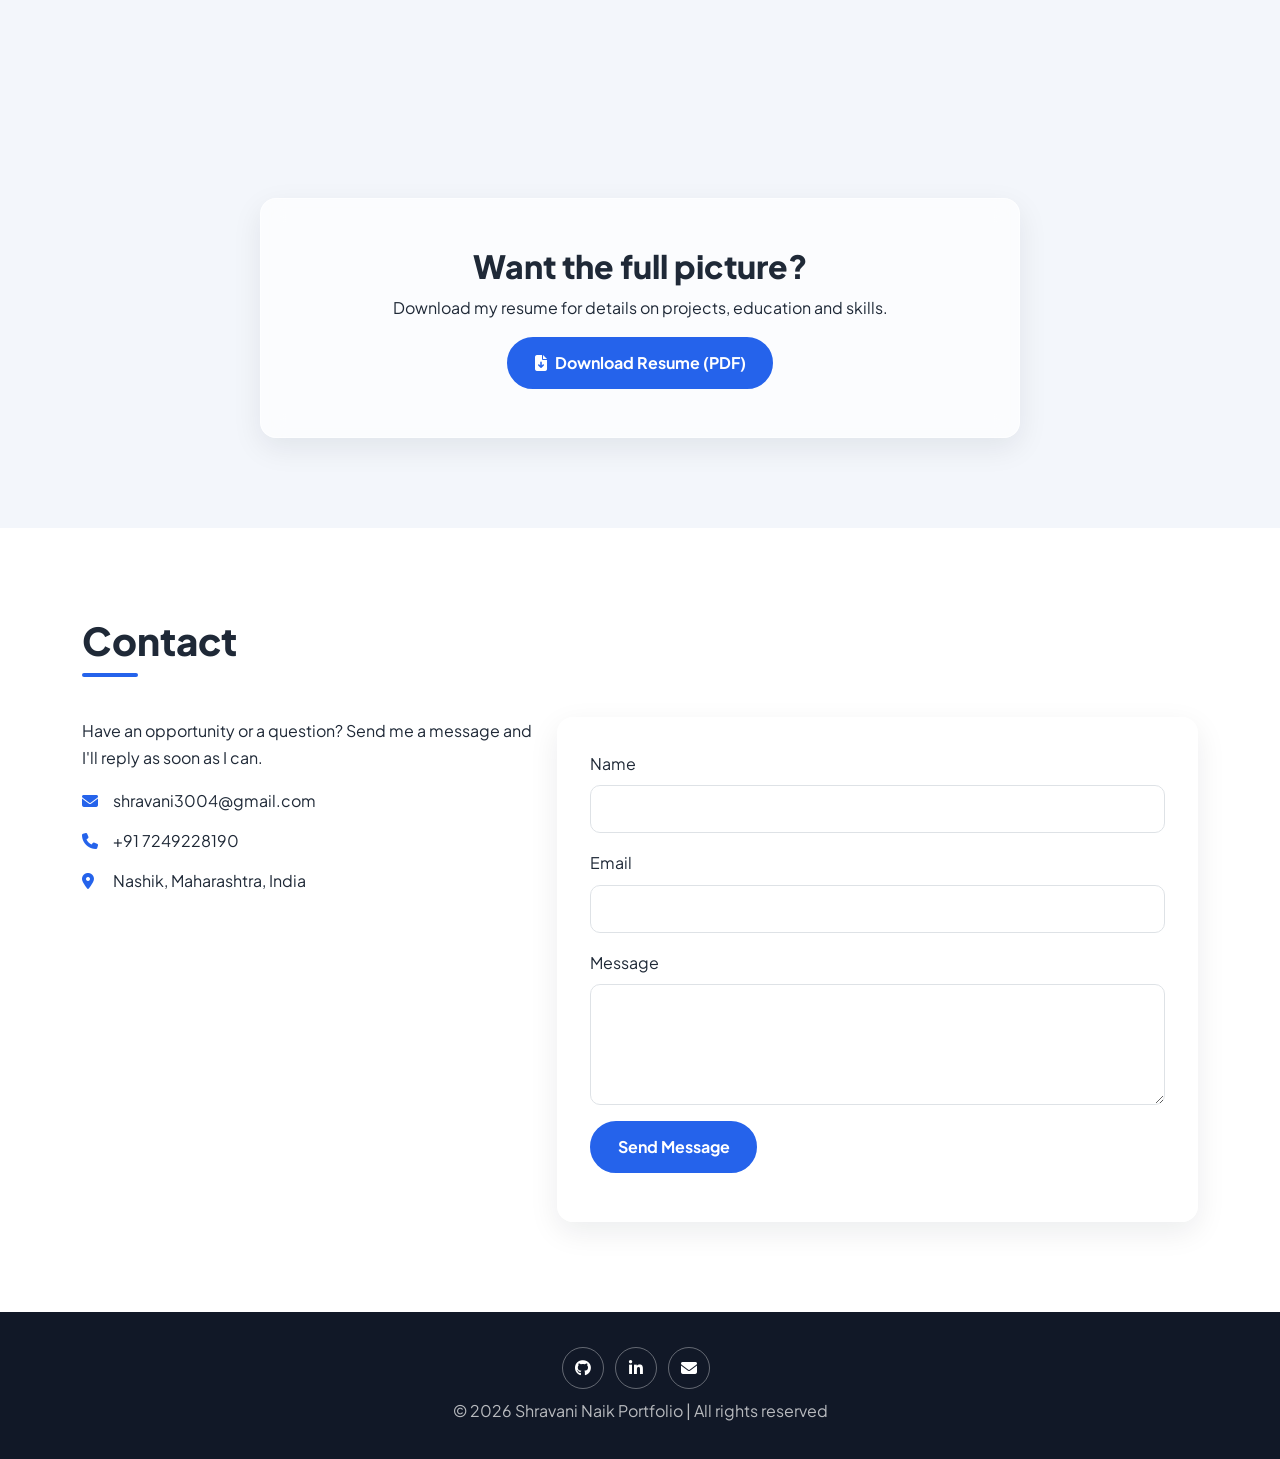
==== commit 4a4b2032: "add" ====
--- a/index.html
+++ b/index.html
@@ -262,9 +262,9 @@
   <footer class="footer text-center">
     <div class="container">
       <div class="social mb-2">
-        <a href="#" aria-label="GitHub"><i class="fa-brands fa-github"></i></a>
-        <a href="#" aria-label="LinkedIn"><i class="fa-brands fa-linkedin-in"></i></a>
-        <a href="mailto:you@example.com" aria-label="Email"><i class="fa-solid fa-envelope"></i></a>
+        <a href="https://github.com/shravani3004" aria-label="GitHub"><i class="fa-brands fa-github"></i></a>
+        <a href="https://www.linkedin.com/in/shravani-naik-mca?utm_source=share_via&utm_content=profile&utm_medium=member_android" aria-label="LinkedIn"><i class="fa-brands fa-linkedin-in"></i></a>
+        <a href="mailto:shravani3004@gmail.com" aria-label="Email"><i class="fa-solid fa-envelope"></i></a>
       </div>
       <p class="mb-0">&copy; <span id="year"></span> Shravani Naik Portfolio | All rights reserved</p>
     </div>
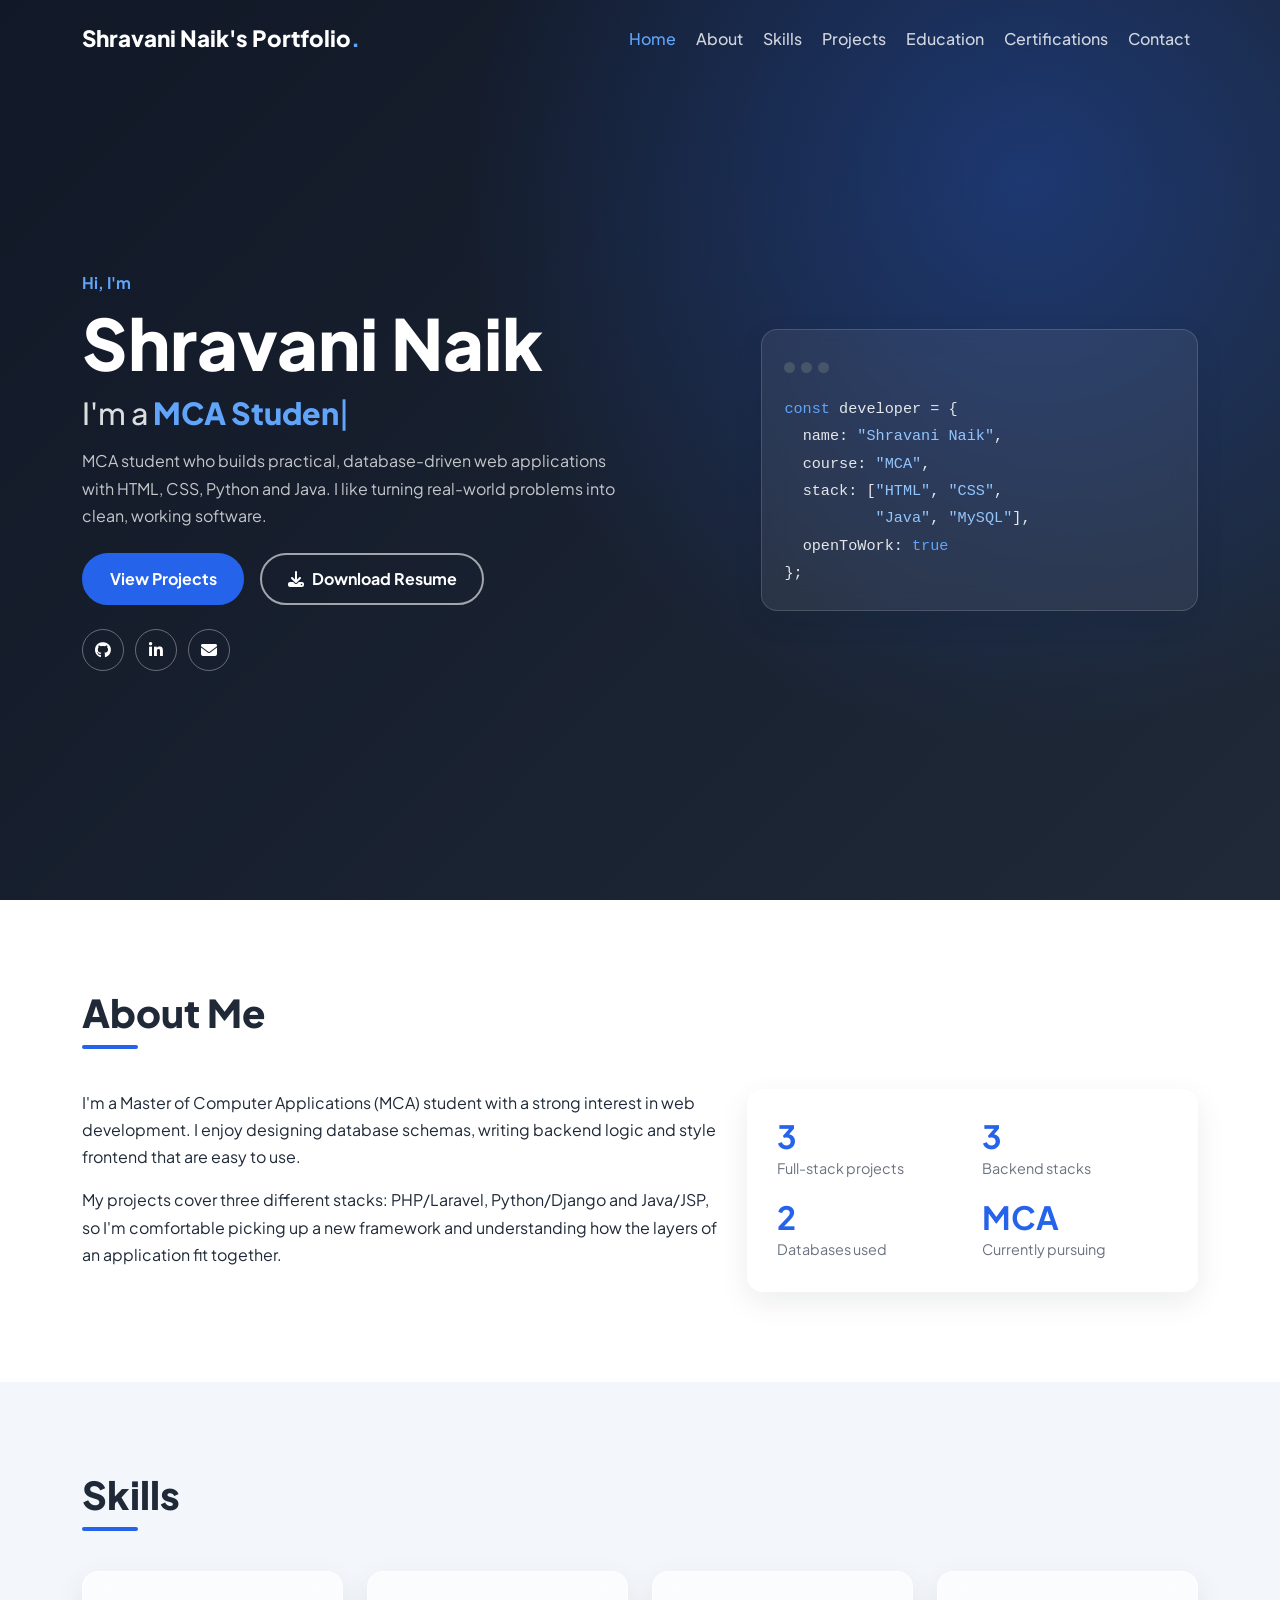
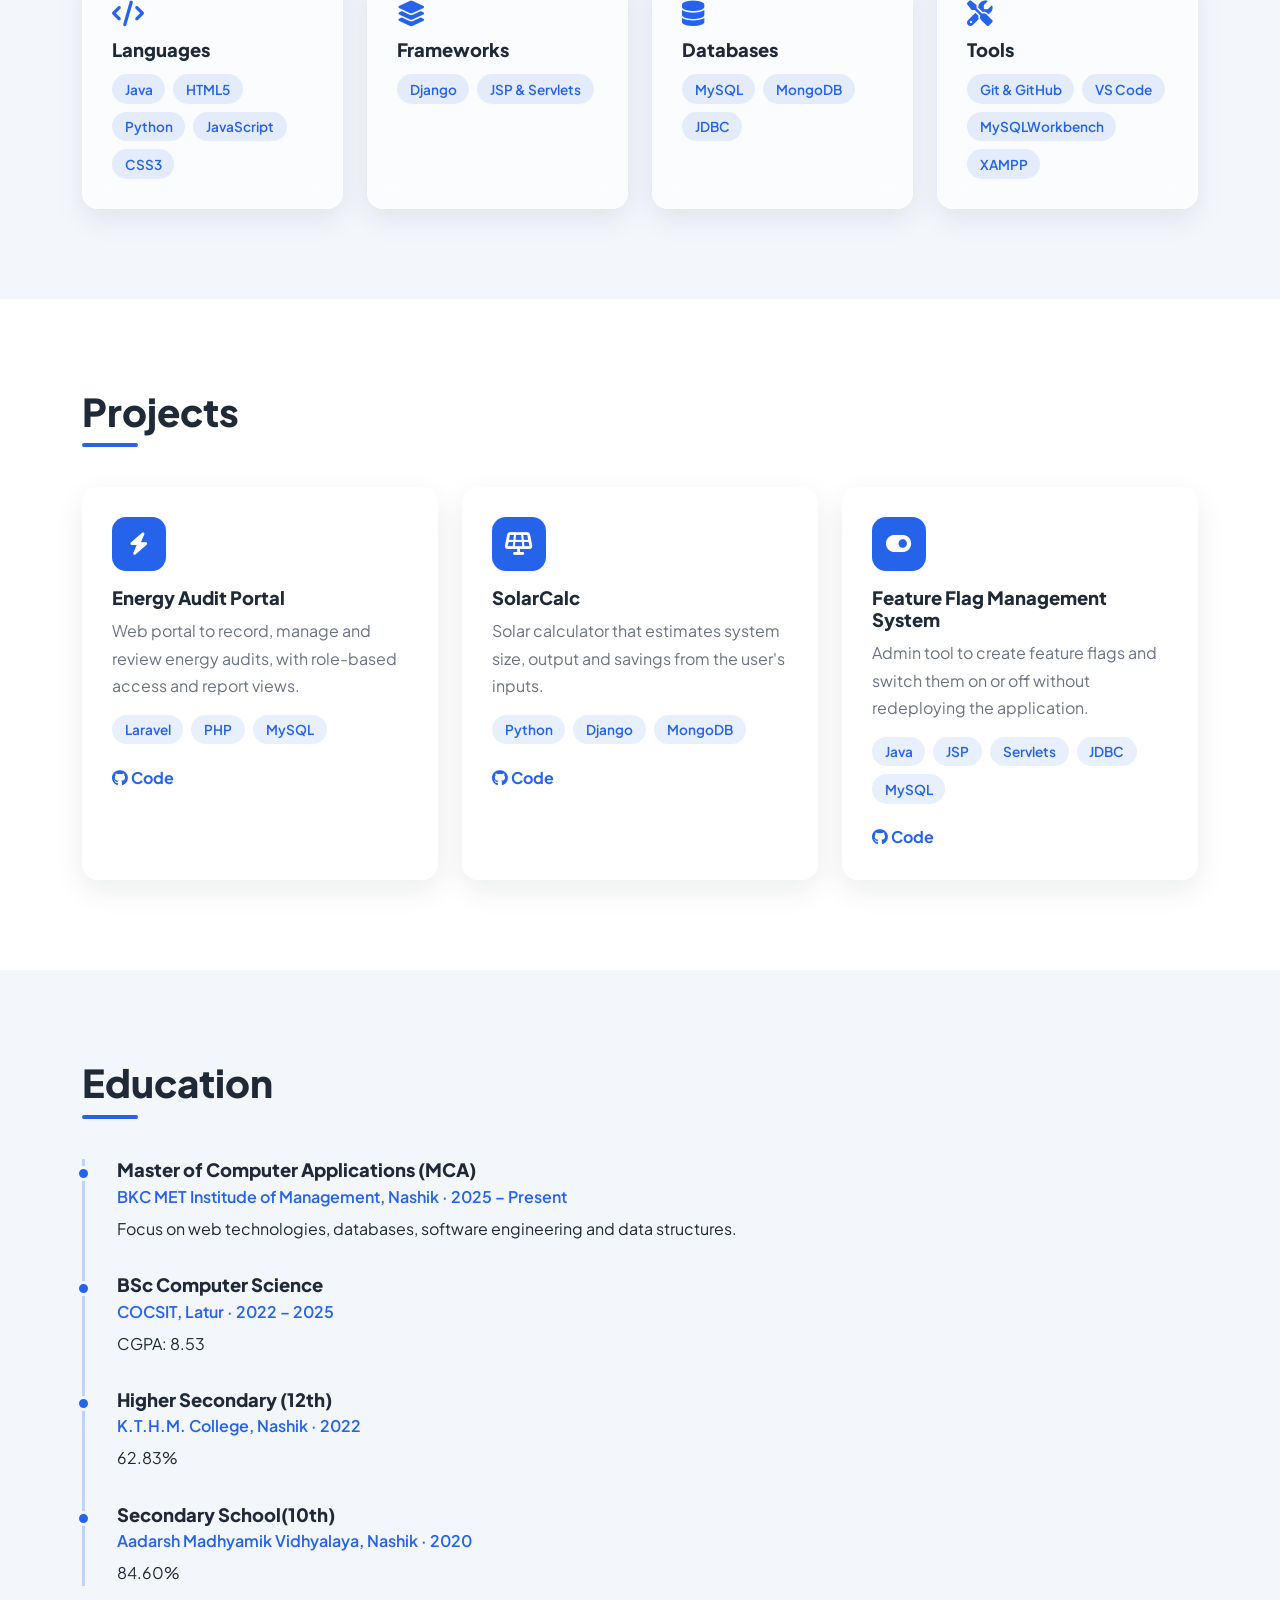
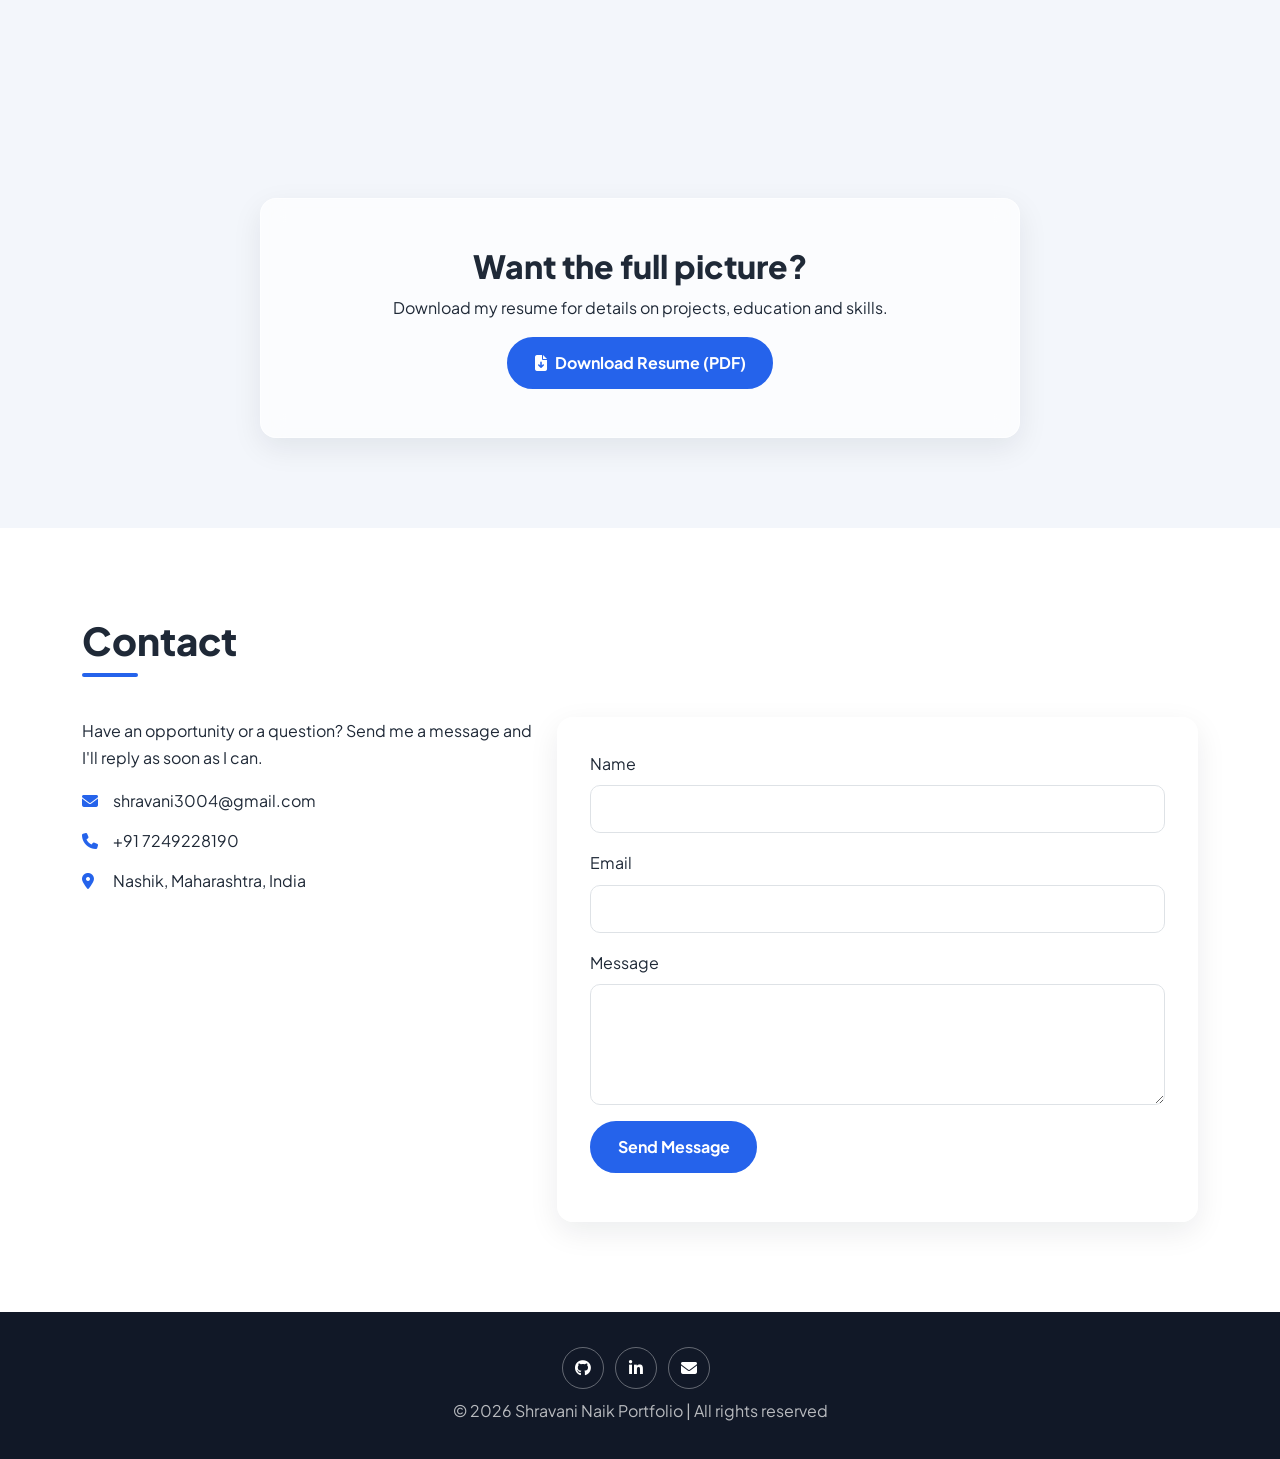
==== commit 277bec82: "add" ====
--- a/index.html
+++ b/index.html
@@ -19,7 +19,7 @@
   <!-- ============ NAVBAR (sticky) ============ -->
   <nav id="mainNav" class="navbar navbar-expand-lg fixed-top">
     <div class="container">
-      <a class="navbar-brand" href="#home">Shravani Naik<span>.</span></a>
+      <a class="navbar-brand" href="#home">Shravani Naik's Portfolio<span>.</span></a>
       <button class="navbar-toggler" type="button" data-bs-toggle="collapse" data-bs-target="#navMenu" aria-label="Toggle navigation">
         <i class="fa-solid fa-bars text-white"></i>
       </button>
@@ -62,7 +62,7 @@
           <div class="glass code-window">
             <div class="dots"><span></span><span></span><span></span></div>
 <pre><code><span class="c-k">const</span> developer = {
-  name: <span class="c-s">"Shravani"</span>,
+  name: <span class="c-s">"Shravani Naik"</span>,
   course: <span class="c-s">"MCA"</span>,
   stack: [<span class="c-s">"HTML"</span>, <span class="c-s">"CSS"</span>,
           <span class="c-s">"Java"</span>, <span class="c-s">"MySQL"</span>],
